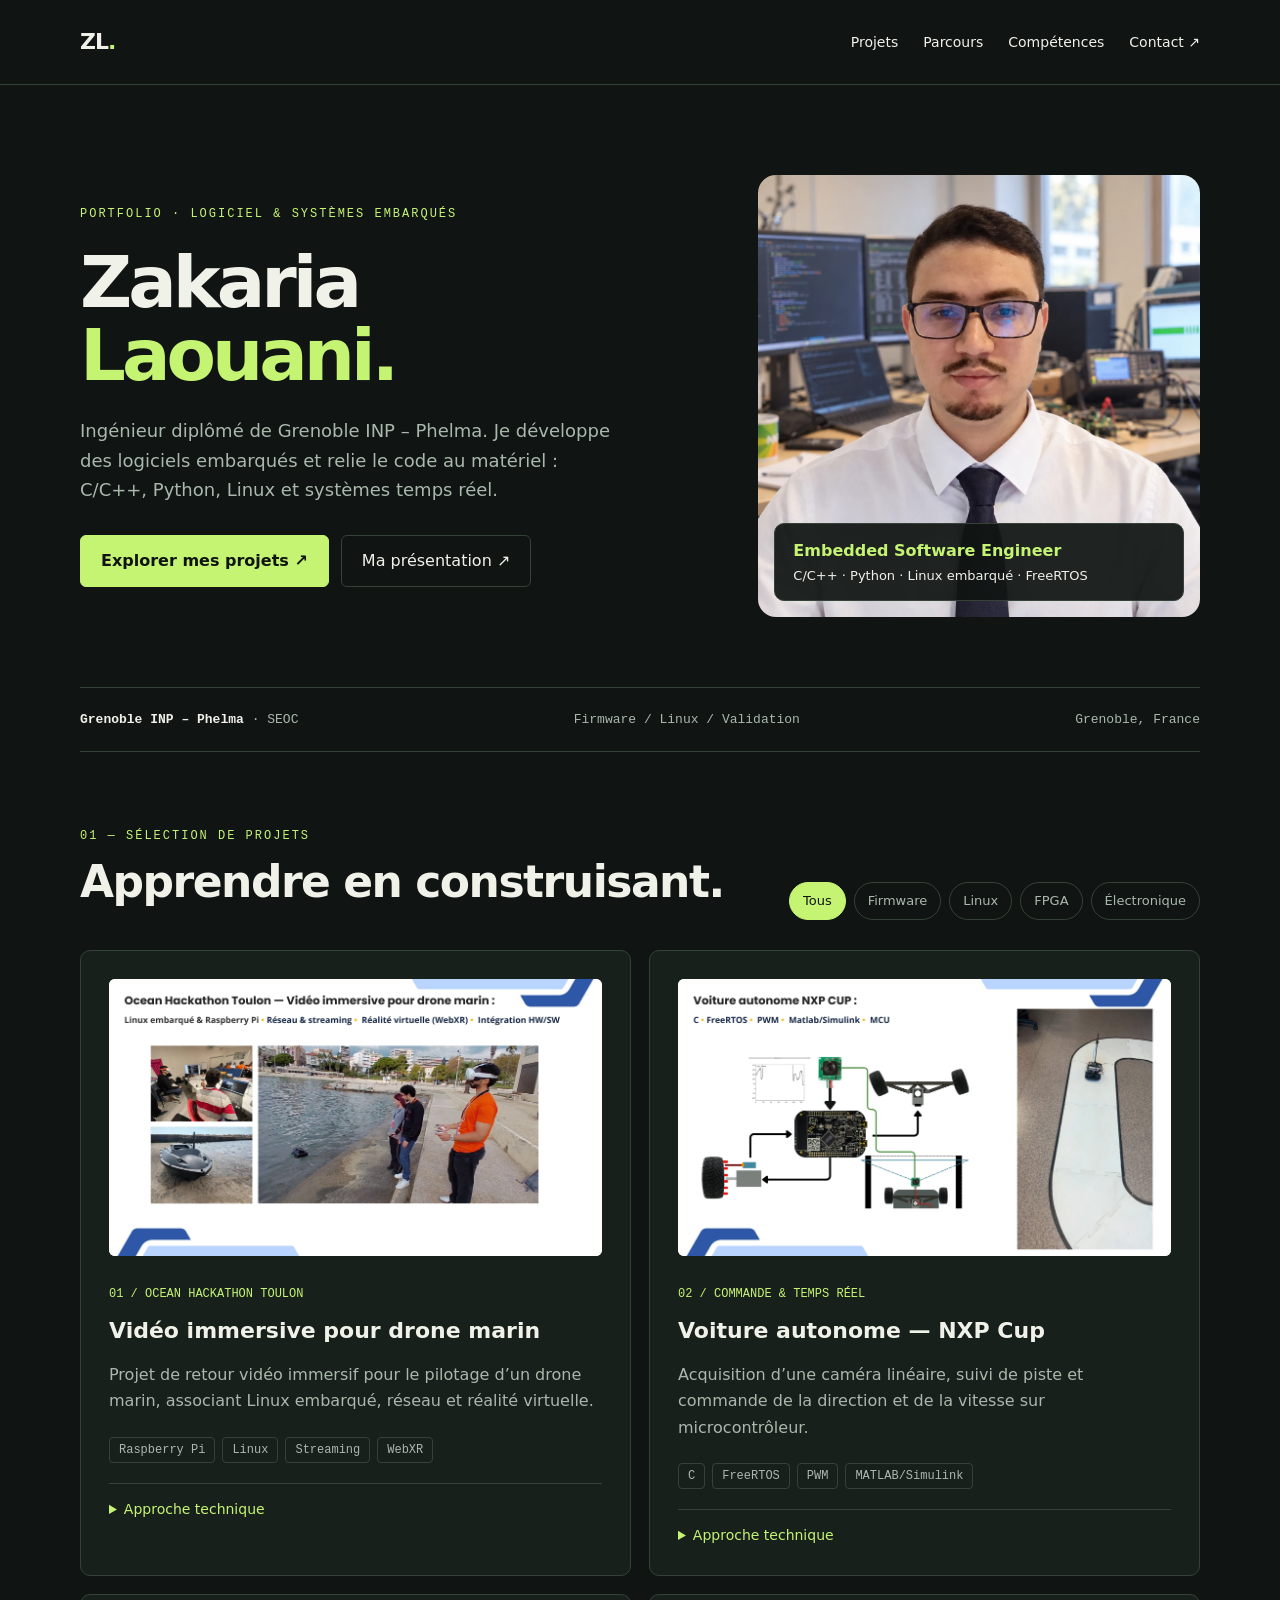
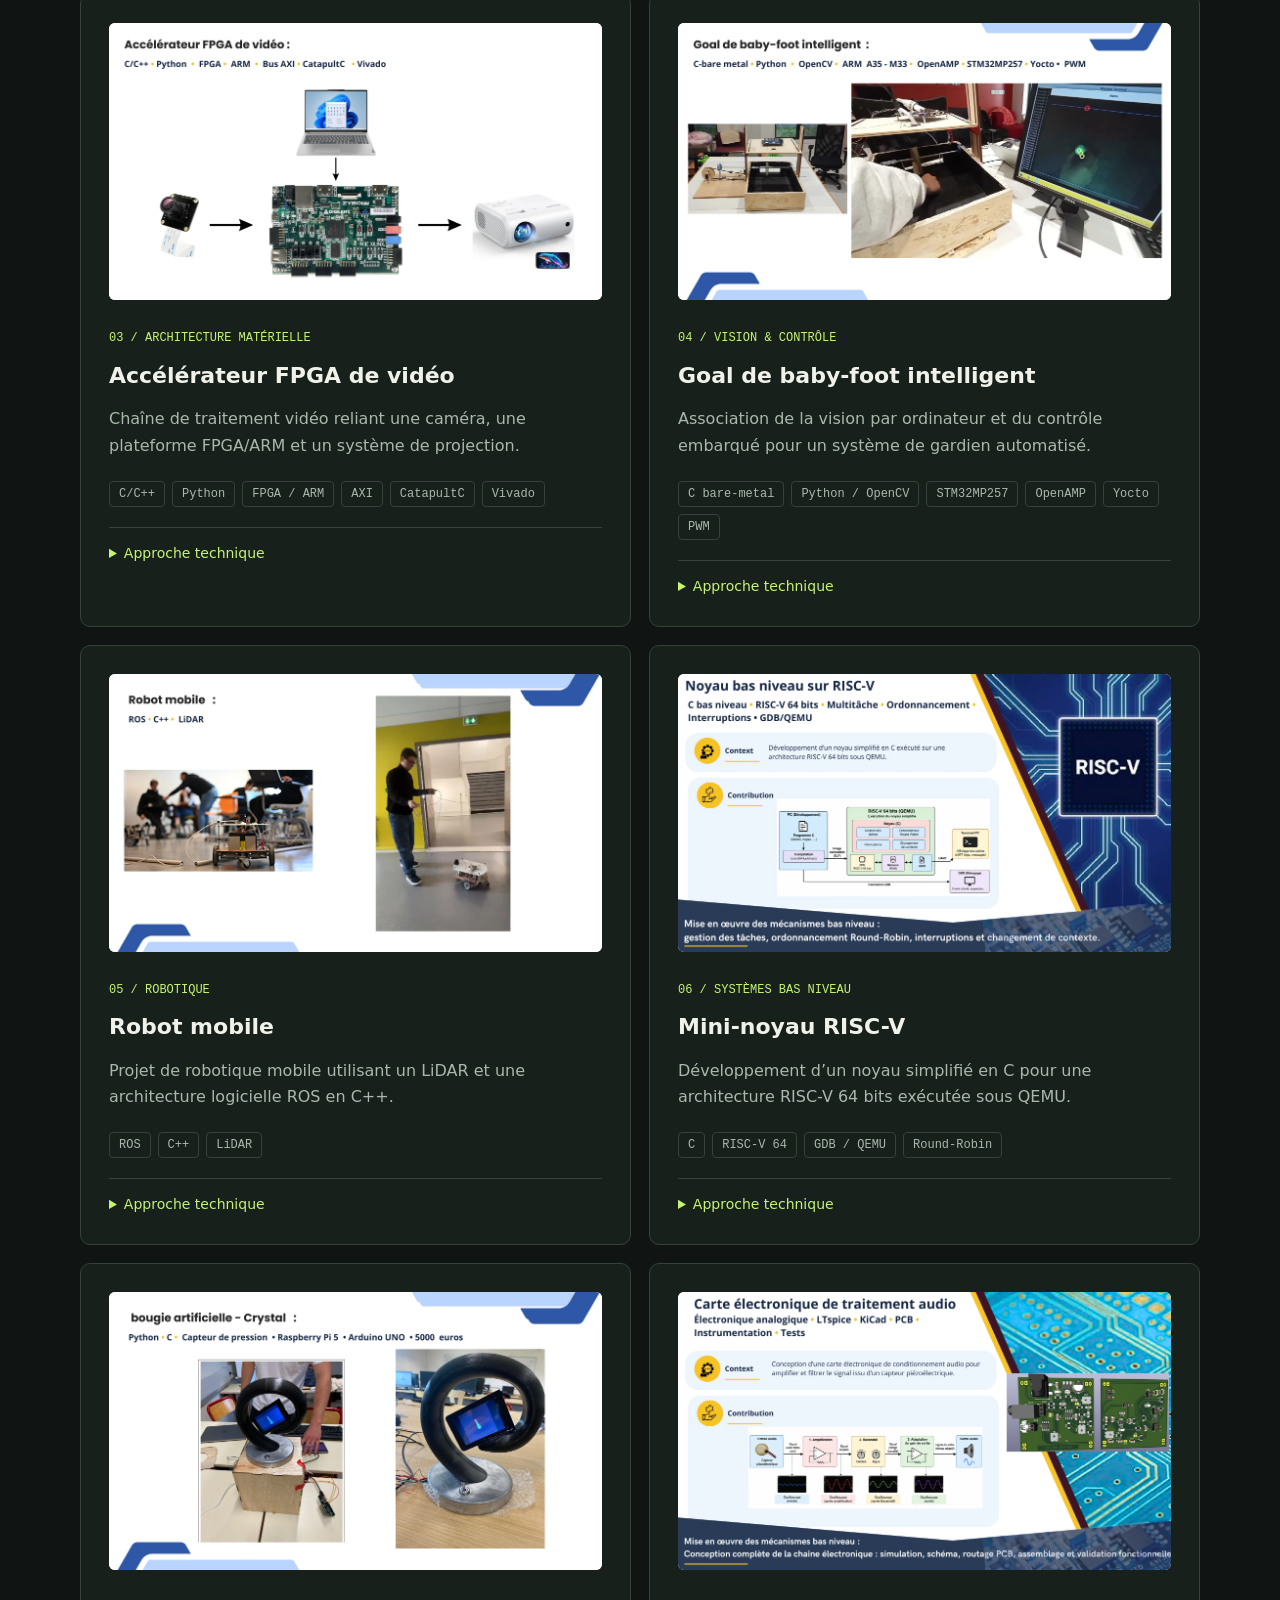
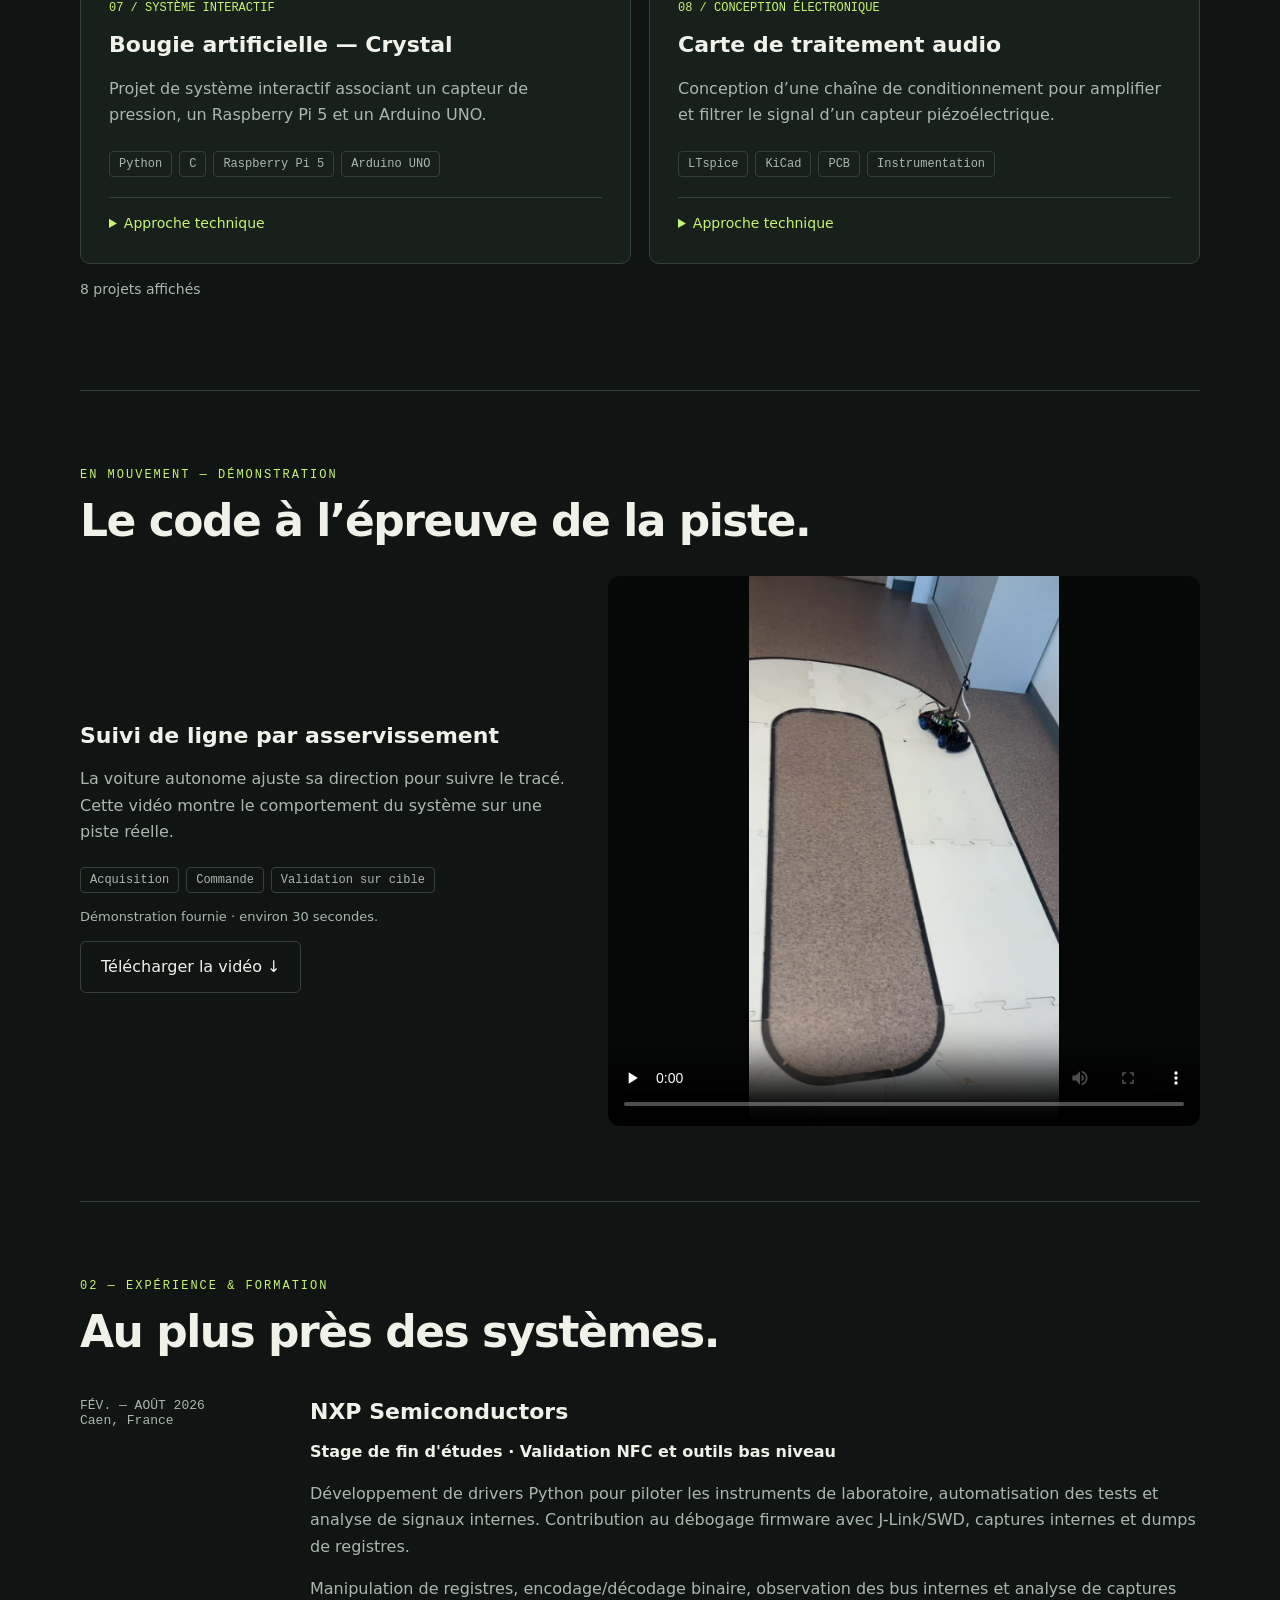
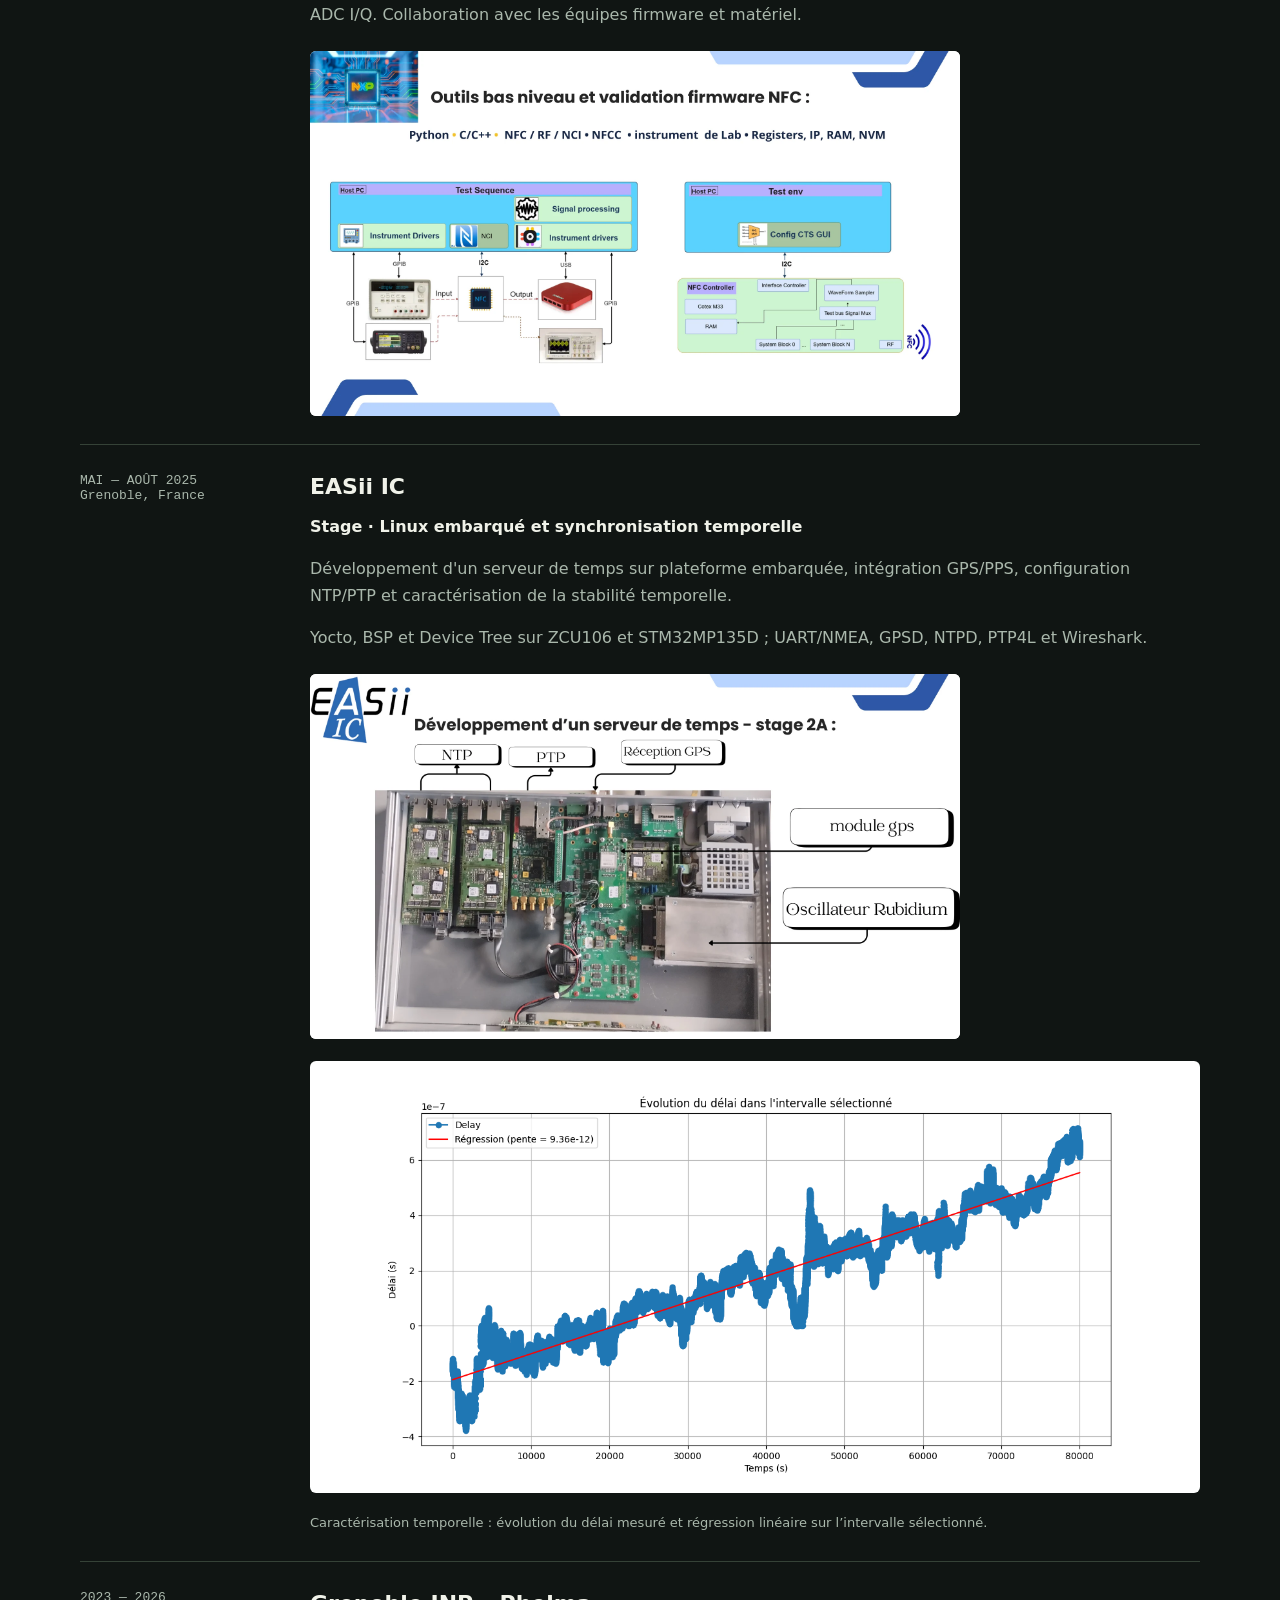
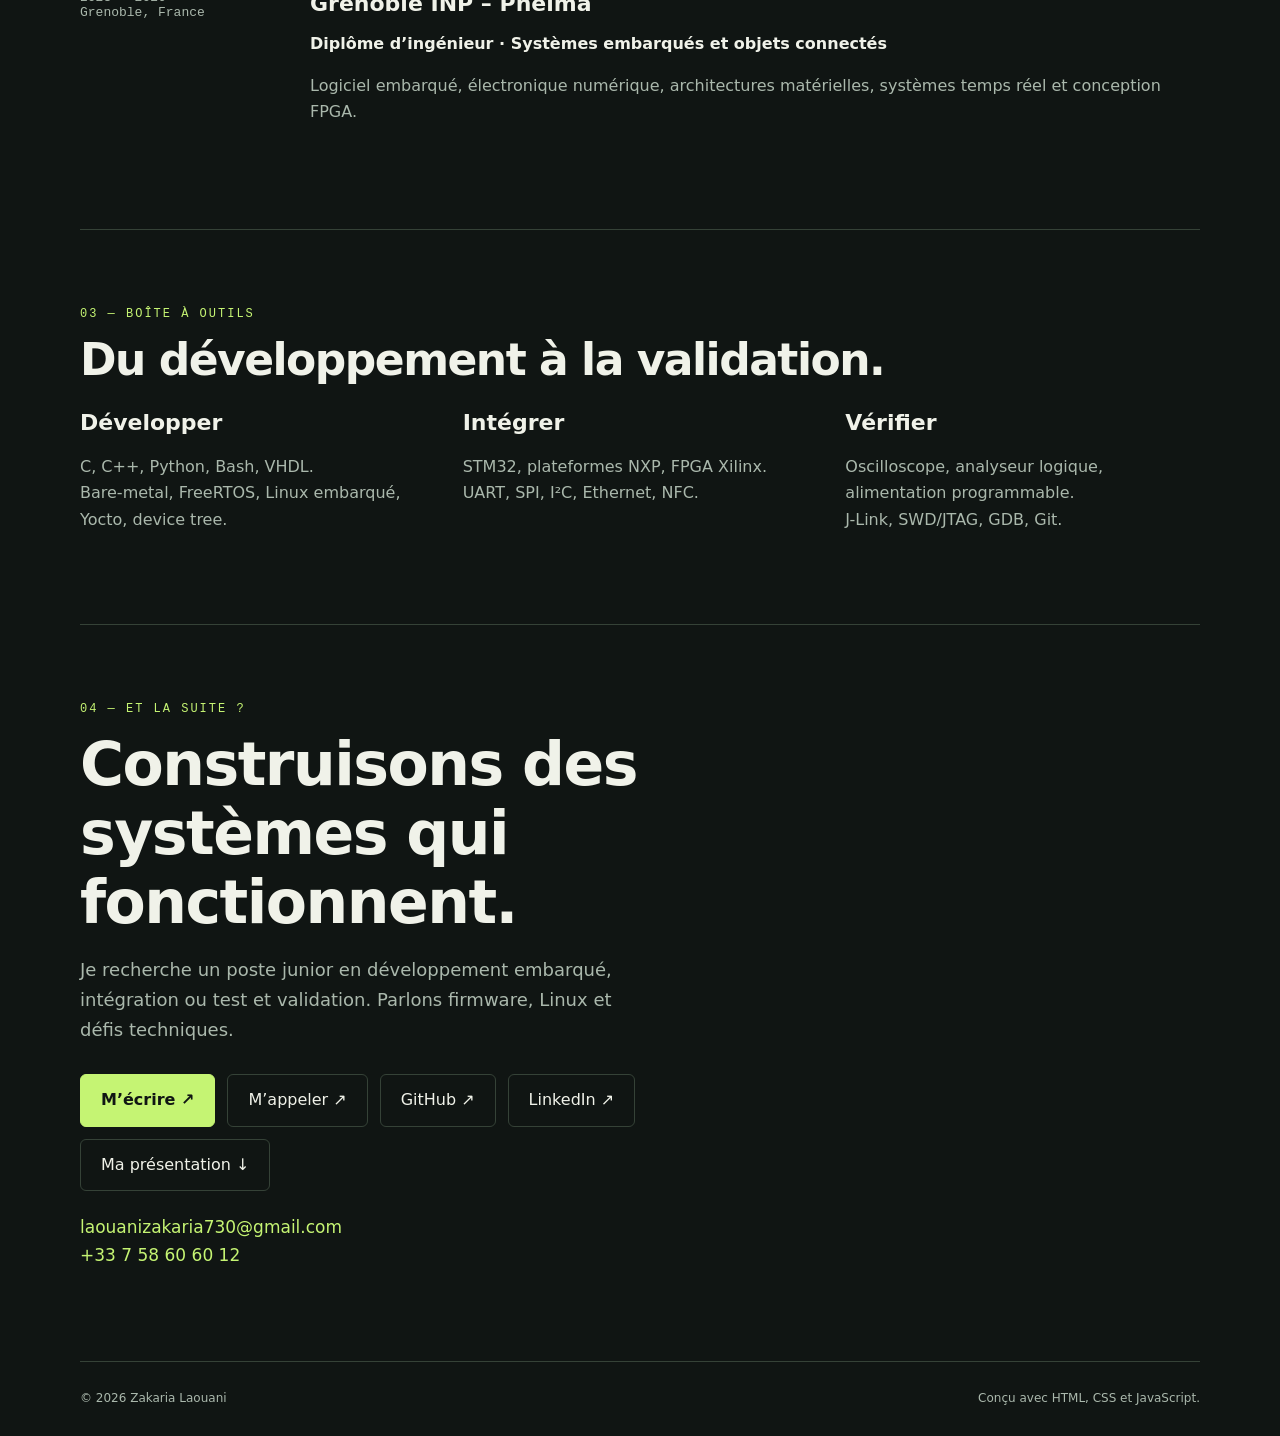
==== index.html @ 551d1afc "add my profile" ====
<!doctype html>
<html lang="fr">
<head>
<meta charset="utf-8"><meta name="viewport" content="width=device-width, initial-scale=1">
<meta name="description" content="Portfolio de Zakaria Laouani — ingénieur en systèmes embarqués. Firmware, Linux embarqué et validation.">
<title>Zakaria Laouani — Systèmes embarqués</title>
<link rel="stylesheet" href="./styles.css">
</head>
<body>
<a class="skip" href="#main">Aller au contenu</a>
<header><nav class="wrap" aria-label="Navigation principale"><a class="logo" href="#">ZL<span>.</span></a><div class="links"><a href="#projets">Projets</a><a href="#parcours">Parcours</a><a href="#competences">Compétences</a><a href="#contact">Contact ↗</a></div></nav></header>
<main id="main" class="wrap">
<div class="hero"><div><div class="eyebrow">Portfolio · Logiciel & systèmes embarqués</div><h1>Zakaria<br><em>Laouani.</em></h1><p class="lead">Ingénieur diplômé de Grenoble INP – Phelma. Je développe des logiciels embarqués et relie le code au matériel : C/C++, Python, Linux et systèmes temps réel.</p><div class="actions"><a class="btn primary" href="#projets">Explorer mes projets ↗</a><a class="btn" href="./assets/presentation-zakaria-laouani.pdf" target="_blank" rel="noopener">Ma présentation ↗</a></div></div>
<figure class="portrait"><img src="./assets/portrait.webp" alt="Portrait de Zakaria Laouani dans un laboratoire électronique" width="1254" height="1254" fetchpriority="high"><figcaption><strong>Embedded Software Engineer</strong>C/C++ · Python · Linux embarqué · FreeRTOS</figcaption></figure></div>
<div class="strip"><span><strong>Grenoble INP – Phelma</strong> · SEOC</span><span>Firmware / Linux / Validation</span><span>Grenoble, France</span></div>
<section id="projets"><div class="section-top"><div><div class="eyebrow">01 — Sélection de projets</div><h2>Apprendre en construisant.</h2></div><div class="filters" aria-label="Filtrer les projets"><button type="button" data-filter="all" aria-pressed="true">Tous</button><button type="button" data-filter="firmware" aria-pressed="false">Firmware</button><button type="button" data-filter="linux" aria-pressed="false">Linux</button><button type="button" data-filter="fpga" aria-pressed="false">FPGA</button><button type="button" data-filter="electronique" aria-pressed="false">Électronique</button></div></div>
<div class="grid"><article class="card" data-category="linux"><a class="project-image" href="./assets/slide-08.webp" data-lightbox aria-label="Agrandir le visuel : Vidéo immersive pour drone marin"><img src="./assets/slide-08.webp" alt="Diapositive du projet Vidéo immersive pour drone marin" loading="lazy" width="1280" height="720"></a><span class="number">01 / OCEAN HACKATHON TOULON</span><h3>Vidéo immersive pour drone marin</h3><p>Projet de retour vidéo immersif pour le pilotage d’un drone marin, associant Linux embarqué, réseau et réalité virtuelle.</p><div class="tags"><span>Raspberry Pi</span><span>Linux</span><span>Streaming</span><span>WebXR</span></div><details><summary>Approche technique</summary><p>Intégration matériel–logiciel et travail en équipe autour d’une chaîne de transmission vidéo destinée à un casque de réalité virtuelle.</p></details></article><article class="card" data-category="firmware"><a class="project-image" href="./assets/slide-09.webp" data-lightbox aria-label="Agrandir le visuel : Voiture autonome — NXP Cup"><img src="./assets/slide-09.webp" alt="Diapositive du projet Voiture autonome — NXP Cup" loading="lazy" width="1280" height="720"></a><span class="number">02 / COMMANDE &amp; TEMPS RÉEL</span><h3>Voiture autonome — NXP Cup</h3><p>Acquisition d’une caméra linéaire, suivi de piste et commande de la direction et de la vitesse sur microcontrôleur.</p><div class="tags"><span>C</span><span>FreeRTOS</span><span>PWM</span><span>MATLAB/Simulink</span></div><details><summary>Approche technique</summary><p>Traitement de la ligne et asservissement de la direction, avec organisation des fonctions en tâches temps réel. La démonstration vidéo est disponible ci-dessous.</p></details></article><article class="card" data-category="fpga"><a class="project-image" href="./assets/slide-10.webp" data-lightbox aria-label="Agrandir le visuel : Accélérateur FPGA de vidéo"><img src="./assets/slide-10.webp" alt="Diapositive du projet Accélérateur FPGA de vidéo" loading="lazy" width="1280" height="720"></a><span class="number">03 / ARCHITECTURE MATÉRIELLE</span><h3>Accélérateur FPGA de vidéo</h3><p>Chaîne de traitement vidéo reliant une caméra, une plateforme FPGA/ARM et un système de projection.</p><div class="tags"><span>C/C++</span><span>Python</span><span>FPGA / ARM</span><span>AXI</span><span>CatapultC</span><span>Vivado</span></div><details><summary>Approche technique</summary><p>Accélération matérielle et intégration des traitements vidéo, avec communication entre les composantes logicielles et matérielles.</p></details></article><article class="card" data-category="firmware"><a class="project-image" href="./assets/slide-11.webp" data-lightbox aria-label="Agrandir le visuel : Goal de baby-foot intelligent"><img src="./assets/slide-11.webp" alt="Diapositive du projet Goal de baby-foot intelligent" loading="lazy" width="1280" height="720"></a><span class="number">04 / VISION &amp; CONTRÔLE</span><h3>Goal de baby-foot intelligent</h3><p>Association de la vision par ordinateur et du contrôle embarqué pour un système de gardien automatisé.</p><div class="tags"><span>C bare-metal</span><span>Python / OpenCV</span><span>STM32MP257</span><span>OpenAMP</span><span>Yocto</span><span>PWM</span></div><details><summary>Approche technique</summary><p>Intégration d’une architecture ARM Cortex-A35 / Cortex-M33 et communication interprocesseur pour relier traitement de vision et actionnement.</p></details></article><article class="card" data-category="linux"><a class="project-image" href="./assets/slide-12.webp" data-lightbox aria-label="Agrandir le visuel : Robot mobile"><img src="./assets/slide-12.webp" alt="Diapositive du projet Robot mobile" loading="lazy" width="1280" height="720"></a><span class="number">05 / ROBOTIQUE</span><h3>Robot mobile</h3><p>Projet de robotique mobile utilisant un LiDAR et une architecture logicielle ROS en C++.</p><div class="tags"><span>ROS</span><span>C++</span><span>LiDAR</span></div><details><summary>Approche technique</summary><p>Intégration des données du capteur dans le logiciel de contrôle et expérimentation sur une plateforme robotique.</p></details></article><article class="card" data-category="firmware"><a class="project-image" href="./assets/slide-13.webp" data-lightbox aria-label="Agrandir le visuel : Mini-noyau RISC-V"><img src="./assets/slide-13.webp" alt="Diapositive du projet Mini-noyau RISC-V" loading="lazy" width="1280" height="720"></a><span class="number">06 / SYSTÈMES BAS NIVEAU</span><h3>Mini-noyau RISC-V</h3><p>Développement d’un noyau simplifié en C pour une architecture RISC-V 64 bits exécutée sous QEMU.</p><div class="tags"><span>C</span><span>RISC-V 64</span><span>GDB / QEMU</span><span>Round-Robin</span></div><details><summary>Approche technique</summary><p>Gestion des tâches, ordonnancement Round-Robin, interruptions et changement de contexte.</p></details></article><article class="card" data-category="firmware"><a class="project-image" href="./assets/slide-14.webp" data-lightbox aria-label="Agrandir le visuel : Bougie artificielle — Crystal"><img src="./assets/slide-14.webp" alt="Diapositive du projet Bougie artificielle — Crystal" loading="lazy" width="1280" height="720"></a><span class="number">07 / SYSTÈME INTERACTIF</span><h3>Bougie artificielle — Crystal</h3><p>Projet de système interactif associant un capteur de pression, un Raspberry Pi 5 et un Arduino UNO.</p><div class="tags"><span>Python</span><span>C</span><span>Raspberry Pi 5</span><span>Arduino UNO</span></div><details><summary>Approche technique</summary><p>Intégration du capteur, programmation embarquée et mise en relation des différents composants du prototype.</p></details></article><article class="card" data-category="electronique"><a class="project-image" href="./assets/slide-15.webp" data-lightbox aria-label="Agrandir le visuel : Carte de traitement audio"><img src="./assets/slide-15.webp" alt="Diapositive du projet Carte de traitement audio" loading="lazy" width="1280" height="720"></a><span class="number">08 / CONCEPTION ÉLECTRONIQUE</span><h3>Carte de traitement audio</h3><p>Conception d’une chaîne de conditionnement pour amplifier et filtrer le signal d’un capteur piézoélectrique.</p><div class="tags"><span>LTspice</span><span>KiCad</span><span>PCB</span><span>Instrumentation</span></div><details><summary>Approche technique</summary><p>Simulation, conception du schéma, routage du PCB, assemblage et validation fonctionnelle de la carte.</p></details></article></div><p id="project-count" class="note" aria-live="polite">8 projets affichés</p></section>
<section id="demo"><div class="eyebrow">En mouvement — Démonstration</div><h2>Le code à l’épreuve de la piste.</h2><div class="media-row"><div><h3>Suivi de ligne par asservissement</h3><p>La voiture autonome ajuste sa direction pour suivre le tracé. Cette vidéo montre le comportement du système sur une piste réelle.</p><div class="tags"><span>Acquisition</span><span>Commande</span><span>Validation sur cible</span></div><p class="video-caption">Démonstration fournie · environ 30 secondes.</p><a class="btn" href="./assets/demonstration-asservissement.mp4" download>Télécharger la vidéo ↓</a></div><video controls playsinline preload="none" poster="./assets/video-poster.jpg" aria-label="Démonstration de la voiture autonome suivant une ligne"><source src="./assets/demonstration-asservissement.mp4" type="video/mp4">Votre navigateur ne permet pas la lecture. <a href="./assets/demonstration-asservissement.mp4">Télécharger la vidéo</a>.</video></div></section><section id="parcours"><div class="eyebrow">02 — Expérience & formation</div><h2>Au plus près des systèmes.</h2><div class="experience"><div class="date">FÉV. — AOÛT 2026<br>Caen, France</div><div><h3>NXP Semiconductors</h3><strong>Stage de fin d'études · Validation NFC et outils bas niveau</strong><p>Développement de drivers Python pour piloter les instruments de laboratoire, automatisation des tests et analyse de signaux internes. Contribution au débogage firmware avec J-Link/SWD, captures internes et dumps de registres.</p><p>Manipulation de registres, encodage/décodage binaire, observation des bus internes et analyse de captures ADC I/Q. Collaboration avec les équipes firmware et matériel.</p><a class="project-image exp-image" href="./assets/slide-03.webp" data-lightbox aria-label="Agrandir le schéma de validation NFC"><img src="./assets/slide-03.webp" alt="Schéma des outils et du banc de validation NFC" loading="lazy" width="1280" height="720"></a></div></div><div class="experience"><div class="date">MAI — AOÛT 2025<br>Grenoble, France</div><div><h3>EASii IC</h3><strong>Stage · Linux embarqué et synchronisation temporelle</strong><p>Développement d'un serveur de temps sur plateforme embarquée, intégration GPS/PPS, configuration NTP/PTP et caractérisation de la stabilité temporelle.</p><p>Yocto, BSP et Device Tree sur ZCU106 et STM32MP135D ; UART/NMEA, GPSD, NTPD, PTP4L et Wireshark.</p><a class="project-image exp-image" href="./assets/slide-05.webp" data-lightbox aria-label="Agrandir le serveur de temps"><img src="./assets/slide-05.webp" alt="Banc serveur de temps avec réception GPS et oscillateur rubidium" loading="lazy" width="1280" height="720"></a><figure class="chart"><a href="./assets/mesure-temporelle.png" data-lightbox><img src="./assets/mesure-temporelle.png" alt="Mesure du délai en fonction du temps ; pente de régression de 9,36 × 10 puissance moins 12" loading="lazy" width="1366" height="663"></a><figcaption>Caractérisation temporelle : évolution du délai mesuré et régression linéaire sur l’intervalle sélectionné.</figcaption></figure></div></div><div class="experience"><div class="date">2023 — 2026<br>Grenoble, France</div><div><h3>Grenoble INP – Phelma</h3><strong>Diplôme d’ingénieur · Systèmes embarqués et objets connectés</strong><p>Logiciel embarqué, électronique numérique, architectures matérielles, systèmes temps réel et conception FPGA.</p></div></div></section>
<section id="competences"><div class="eyebrow">03 — Boîte à outils</div><h2>Du développement à la validation.</h2><div class="skills"><div><h3>Développer</h3><p>C, C++, Python, Bash, VHDL.<br>Bare-metal, FreeRTOS, Linux embarqué, Yocto, device tree.</p></div><div><h3>Intégrer</h3><p>STM32, plateformes NXP, FPGA Xilinx.<br>UART, SPI, I²C, Ethernet, NFC.</p></div><div><h3>Vérifier</h3><p>Oscilloscope, analyseur logique, alimentation programmable.<br>J-Link, SWD/JTAG, GDB, Git.</p></div></div></section>
<section id="contact"><div class="contact"><div class="eyebrow">04 — Et la suite ?</div><h2>Construisons des systèmes qui fonctionnent.</h2><p class="lead">Je recherche un poste junior en développement embarqué, intégration ou test et validation. Parlons firmware, Linux et défis techniques.</p><div class="actions"><a class="btn primary" href="mailto:laouanizakaria730@gmail.com">M’écrire ↗</a><a class="btn" href="tel:+33758606012">M’appeler ↗</a><a class="btn" href="https://github.com/zakaria-laouani" target="_blank" rel="noopener noreferrer">GitHub ↗</a><a id="linkedin-link" class="btn" hidden>LinkedIn ↗</a><a class="btn" href="./assets/presentation-zakaria-laouani.pdf" download>Ma présentation ↓</a></div><p class="contact-line"><a href="mailto:laouanizakaria730@gmail.com">laouanizakaria730@gmail.com</a><br><a href="tel:+33758606012">+33 7 58 60 60 12</a></p></div></section>
</main><footer class="wrap"><span>© <span id="year">2026</span> Zakaria Laouani</span><span>Conçu avec HTML, CSS et JavaScript.</span></footer>
<dialog id="image-dialog" aria-label="Visuel du projet agrandi"><button type="button" id="close-dialog">Fermer ×</button><img id="dialog-image" alt=""><p id="dialog-caption"></p></dialog><script src="./script.js" defer></script>
</body>
</html>
---- styles.css ----
:root{--bg:#101513;--panel:#18201c;--text:#f0f2e9;--muted:#aab8ac;--accent:#c5f473;--line:#354237}*{box-sizing:border-box}html{scroll-behavior:smooth;scroll-padding-top:90px}body{margin:0;background:var(--bg);color:var(--text);font:16px/1.65 system-ui,sans-serif}a{color:inherit;text-decoration:none}button{font:inherit;cursor:pointer}a:focus-visible,button:focus-visible,summary:focus-visible{outline:3px solid var(--accent);outline-offset:5px}header{border-bottom:1px solid var(--line);background:var(--bg)}.wrap{width:min(1120px,90%);margin:auto}nav{display:flex;justify-content:space-between;align-items:center;gap:20px;padding:24px 0}nav .links{display:flex;gap:25px;font-size:14px}.logo{font-weight:800;letter-spacing:-1px;font-size:22px}.logo span{color:var(--accent)}.hero{padding:90px 0 70px;display:grid;grid-template-columns:1.4fr 1fr;gap:60px;align-items:center}.eyebrow{color:var(--accent);font:12px/1.5 monospace;text-transform:uppercase;letter-spacing:2px}.hero h1{font-size:clamp(48px,6.5vw,82px);line-height:1.02;letter-spacing:-4px;font-weight:600;margin:23px 0}.hero h1 em{font-style:normal;color:var(--accent)}.lead{color:var(--muted);max-width:550px;font-size:18px}.actions{display:flex;gap:12px;flex-wrap:wrap;margin-top:30px}.btn{display:inline-block;border:1px solid var(--line);border-radius:6px;padding:12px 20px}.primary{background:var(--accent);color:var(--bg);border-color:var(--accent);font-weight:650}.board{border:1px solid var(--line);border-radius:16px;padding:25px;background:radial-gradient(ellipse at center,#253424,transparent 70%),var(--panel);transform:rotate(2deg)}.board svg{width:100%;height:auto}.board-label{display:flex;justify-content:space-between;color:var(--muted);font:11px monospace;letter-spacing:1px}.strip{display:flex;justify-content:space-between;gap:20px;padding:24px 0;border-top:1px solid var(--line);border-bottom:1px solid var(--line);color:var(--muted);font:13px monospace}.strip strong{color:var(--text)}section{padding:75px 0;border-bottom:1px solid var(--line)}.section-top{display:flex;align-items:end;justify-content:space-between;gap:24px;margin-bottom:30px}h2{font-size:clamp(30px,4vw,44px);line-height:1.15;letter-spacing:-1.5px;margin:12px 0}h3{font-size:22px;line-height:1.3;margin:12px 0}.filters{display:flex;flex-wrap:wrap;gap:8px}.filters button{color:var(--muted);background:transparent;border:1px solid var(--line);padding:7px 13px;border-radius:30px;font-size:13px}.filters button[aria-pressed=true]{background:var(--accent);color:var(--bg);border-color:var(--accent)}.grid{display:grid;grid-template-columns:1fr 1fr;gap:18px}.card{padding:28px;background:var(--panel);border:1px solid var(--line);border-radius:10px}.card p{color:var(--muted)}.number{font:12px monospace;color:var(--accent)}.tags{display:flex;gap:7px;flex-wrap:wrap;margin-top:22px}.tags span{border:1px solid var(--line);padding:3px 9px;border-radius:4px;color:var(--muted);font:12px/1.5 monospace}details{margin-top:20px;border-top:1px solid var(--line);padding-top:14px}summary{cursor:pointer;font-size:14px;color:var(--accent)}details p{font-size:14px}.experience{display:grid;grid-template-columns:230px 1fr;padding:28px 0;border-bottom:1px solid var(--line)}.experience:last-child{border:0}.date{font:13px monospace;color:var(--muted)}.experience h3{margin-top:0}.experience p{margin-bottom:0;color:var(--muted)}.skills{display:grid;grid-template-columns:repeat(3,1fr);gap:28px}.skills p{color:var(--muted)}.contact{max-width:700px}.contact h2{font-size:clamp(38px,5vw,60px)}footer{display:flex;justify-content:space-between;gap:20px;padding:27px 0;color:var(--muted);font-size:12px}[hidden]{display:none!important}.skip{position:absolute;top:-100px;background:var(--accent);color:#101513;padding:12px}.skip:focus{top:0}.note{font-size:14px;color:var(--muted)}@media(max-width:760px){nav{align-items:start}.links{flex-wrap:wrap;justify-content:end;gap:10px!important}.hero{grid-template-columns:1fr;padding:55px 0;gap:35px}.hero h1{letter-spacing:-2px}.board{max-width:440px;transform:none}.strip{flex-wrap:wrap}.section-top{align-items:start;flex-direction:column}.grid,.skills{grid-template-columns:1fr}.experience{grid-template-columns:1fr;gap:15px}section{padding:50px 0}footer{flex-direction:column}}@media(prefers-reduced-motion:reduce){html{scroll-behavior:auto}}

.portrait{margin:0;position:relative}.portrait img{display:block;width:100%;height:auto;aspect-ratio:1;object-fit:cover;border-radius:18px}.portrait figcaption{position:absolute;bottom:16px;left:16px;right:16px;background:#101513ec;border:1px solid var(--line);padding:14px 18px;border-radius:10px;font-size:13px}.portrait figcaption strong{display:block;color:var(--accent);font-size:16px}.hero h1{font-size:clamp(44px,6vw,72px)}.project-image{display:block;padding:0;border:0;background:white;width:100%;border-radius:6px;overflow:hidden;margin-bottom:23px}.project-image img{display:block;width:100%;height:auto;aspect-ratio:16/9;object-fit:contain}.project-image:hover{outline:2px solid var(--accent)}.card{min-width:0}.media-row{display:grid;grid-template-columns:1fr 1.2fr;gap:35px;align-items:center;margin-top:30px}.media-row video{display:block;width:100%;max-height:550px;background:#050806;border-radius:12px}.media-row p{color:var(--muted)}.chart{margin:22px 0 0}.chart img{width:100%;height:auto;background:white;border-radius:6px}.chart figcaption{font-size:13px;color:var(--muted);margin-top:10px}.exp-image{margin:22px 0 0;max-width:650px}.contact .actions{align-items:center}.contact a{overflow-wrap:anywhere}.contact-line{font-size:17px;margin-top:22px}.contact-line a{color:var(--accent)}dialog{padding:18px;width:min(1100px,96vw);max-height:94vh;background:var(--bg);color:var(--text);border:1px solid var(--line);border-radius:10px}dialog::backdrop{background:#000c}dialog img{display:block;width:100%;max-height:78vh;object-fit:contain}dialog button{display:block;margin:0 0 12px auto;padding:8px 15px;background:var(--accent);border:0;border-radius:4px}dialog p{margin:12px 0 0;color:var(--muted);font-size:13px}.video-caption{font-size:13px;color:var(--muted)}@media(max-width:760px){.media-row{grid-template-columns:1fr}.hero{gap:35px}.portrait{max-width:380px}.card{padding:20px}.hero h1{letter-spacing:-2px}}
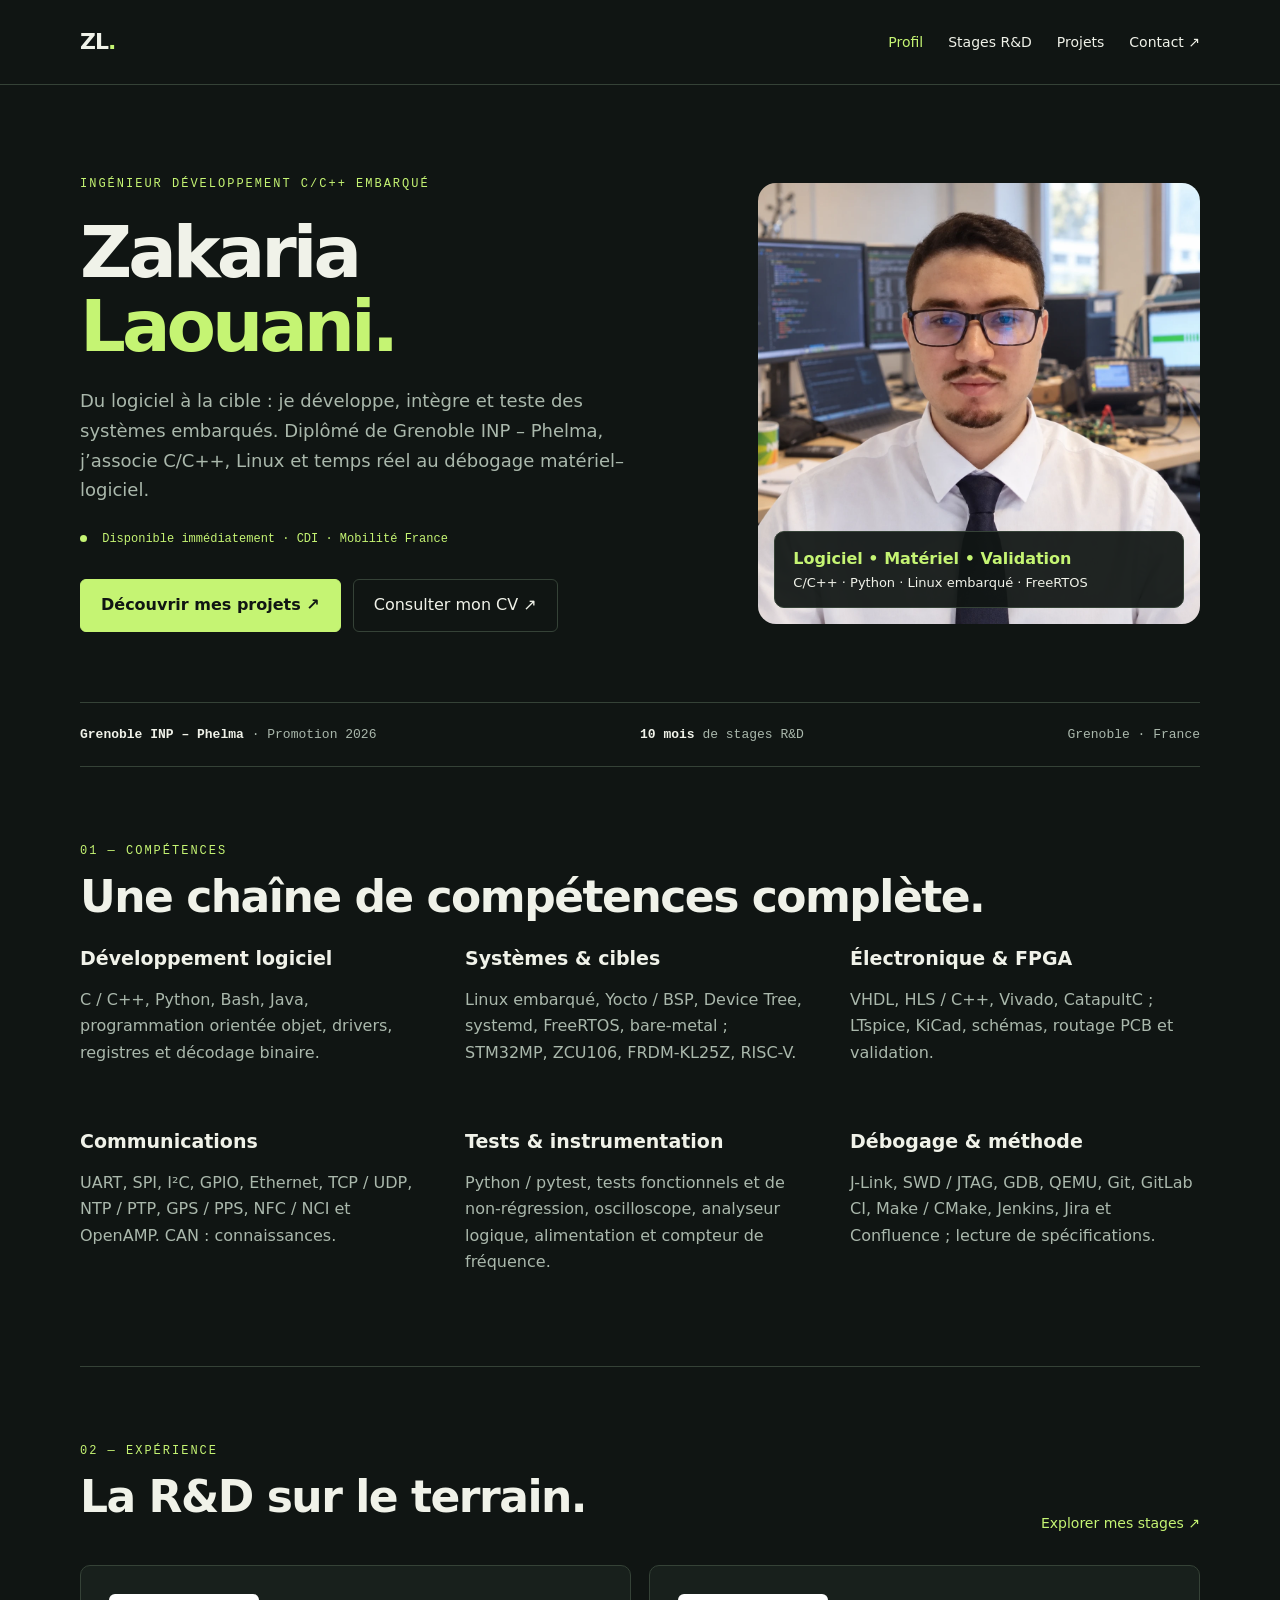
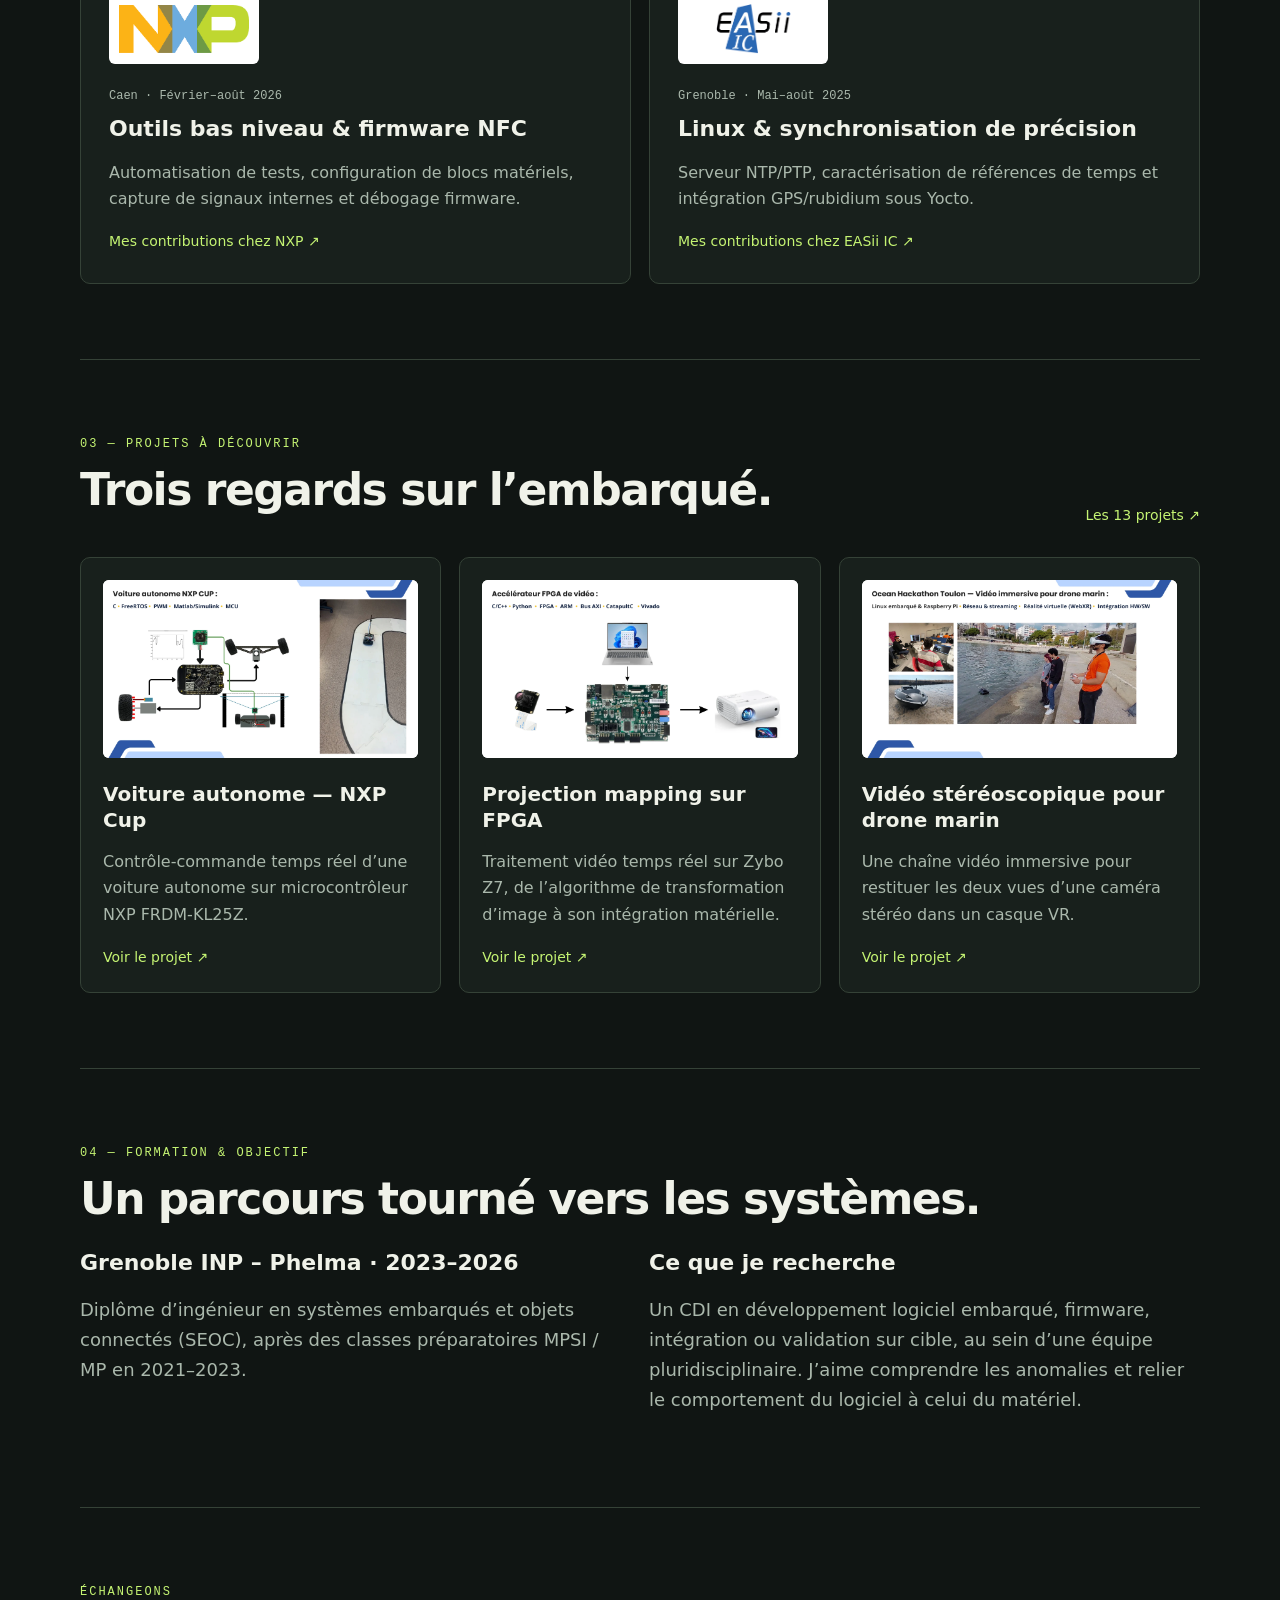
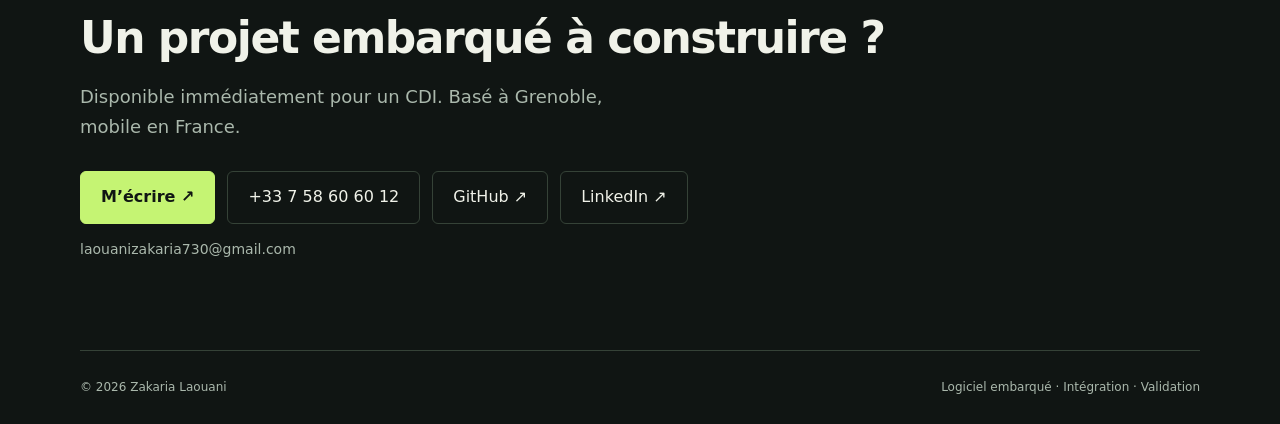
==== commit af18028e: "Add new portfolio" ====
--- a/index.html
+++ b/index.html
@@ -1,24 +1,2 @@
-<!doctype html>
-<html lang="fr">
-<head>
-<meta charset="utf-8"><meta name="viewport" content="width=device-width, initial-scale=1">
-<meta name="description" content="Portfolio de Zakaria Laouani — ingénieur en systèmes embarqués. Firmware, Linux embarqué et validation.">
-<title>Zakaria Laouani — Systèmes embarqués</title>
-<link rel="stylesheet" href="./styles.css">
-</head>
-<body>
-<a class="skip" href="#main">Aller au contenu</a>
-<header><nav class="wrap" aria-label="Navigation principale"><a class="logo" href="#">ZL<span>.</span></a><div class="links"><a href="#projets">Projets</a><a href="#parcours">Parcours</a><a href="#competences">Compétences</a><a href="#contact">Contact ↗</a></div></nav></header>
-<main id="main" class="wrap">
-<div class="hero"><div><div class="eyebrow">Portfolio · Logiciel & systèmes embarqués</div><h1>Zakaria<br><em>Laouani.</em></h1><p class="lead">Ingénieur diplômé de Grenoble INP – Phelma. Je développe des logiciels embarqués et relie le code au matériel : C/C++, Python, Linux et systèmes temps réel.</p><div class="actions"><a class="btn primary" href="#projets">Explorer mes projets ↗</a><a class="btn" href="./assets/presentation-zakaria-laouani.pdf" target="_blank" rel="noopener">Ma présentation ↗</a></div></div>
-<figure class="portrait"><img src="./assets/portrait.webp" alt="Portrait de Zakaria Laouani dans un laboratoire électronique" width="1254" height="1254" fetchpriority="high"><figcaption><strong>Embedded Software Engineer</strong>C/C++ · Python · Linux embarqué · FreeRTOS</figcaption></figure></div>
-<div class="strip"><span><strong>Grenoble INP – Phelma</strong> · SEOC</span><span>Firmware / Linux / Validation</span><span>Grenoble, France</span></div>
-<section id="projets"><div class="section-top"><div><div class="eyebrow">01 — Sélection de projets</div><h2>Apprendre en construisant.</h2></div><div class="filters" aria-label="Filtrer les projets"><button type="button" data-filter="all" aria-pressed="true">Tous</button><button type="button" data-filter="firmware" aria-pressed="false">Firmware</button><button type="button" data-filter="linux" aria-pressed="false">Linux</button><button type="button" data-filter="fpga" aria-pressed="false">FPGA</button><button type="button" data-filter="electronique" aria-pressed="false">Électronique</button></div></div>
-<div class="grid"><article class="card" data-category="linux"><a class="project-image" href="./assets/slide-08.webp" data-lightbox aria-label="Agrandir le visuel : Vidéo immersive pour drone marin"><img src="./assets/slide-08.webp" alt="Diapositive du projet Vidéo immersive pour drone marin" loading="lazy" width="1280" height="720"></a><span class="number">01 / OCEAN HACKATHON TOULON</span><h3>Vidéo immersive pour drone marin</h3><p>Projet de retour vidéo immersif pour le pilotage d’un drone marin, associant Linux embarqué, réseau et réalité virtuelle.</p><div class="tags"><span>Raspberry Pi</span><span>Linux</span><span>Streaming</span><span>WebXR</span></div><details><summary>Approche technique</summary><p>Intégration matériel–logiciel et travail en équipe autour d’une chaîne de transmission vidéo destinée à un casque de réalité virtuelle.</p></details></article><article class="card" data-category="firmware"><a class="project-image" href="./assets/slide-09.webp" data-lightbox aria-label="Agrandir le visuel : Voiture autonome — NXP Cup"><img src="./assets/slide-09.webp" alt="Diapositive du projet Voiture autonome — NXP Cup" loading="lazy" width="1280" height="720"></a><span class="number">02 / COMMANDE &amp; TEMPS RÉEL</span><h3>Voiture autonome — NXP Cup</h3><p>Acquisition d’une caméra linéaire, suivi de piste et commande de la direction et de la vitesse sur microcontrôleur.</p><div class="tags"><span>C</span><span>FreeRTOS</span><span>PWM</span><span>MATLAB/Simulink</span></div><details><summary>Approche technique</summary><p>Traitement de la ligne et asservissement de la direction, avec organisation des fonctions en tâches temps réel. La démonstration vidéo est disponible ci-dessous.</p></details></article><article class="card" data-category="fpga"><a class="project-image" href="./assets/slide-10.webp" data-lightbox aria-label="Agrandir le visuel : Accélérateur FPGA de vidéo"><img src="./assets/slide-10.webp" alt="Diapositive du projet Accélérateur FPGA de vidéo" loading="lazy" width="1280" height="720"></a><span class="number">03 / ARCHITECTURE MATÉRIELLE</span><h3>Accélérateur FPGA de vidéo</h3><p>Chaîne de traitement vidéo reliant une caméra, une plateforme FPGA/ARM et un système de projection.</p><div class="tags"><span>C/C++</span><span>Python</span><span>FPGA / ARM</span><span>AXI</span><span>CatapultC</span><span>Vivado</span></div><details><summary>Approche technique</summary><p>Accélération matérielle et intégration des traitements vidéo, avec communication entre les composantes logicielles et matérielles.</p></details></article><article class="card" data-category="firmware"><a class="project-image" href="./assets/slide-11.webp" data-lightbox aria-label="Agrandir le visuel : Goal de baby-foot intelligent"><img src="./assets/slide-11.webp" alt="Diapositive du projet Goal de baby-foot intelligent" loading="lazy" width="1280" height="720"></a><span class="number">04 / VISION &amp; CONTRÔLE</span><h3>Goal de baby-foot intelligent</h3><p>Association de la vision par ordinateur et du contrôle embarqué pour un système de gardien automatisé.</p><div class="tags"><span>C bare-metal</span><span>Python / OpenCV</span><span>STM32MP257</span><span>OpenAMP</span><span>Yocto</span><span>PWM</span></div><details><summary>Approche technique</summary><p>Intégration d’une architecture ARM Cortex-A35 / Cortex-M33 et communication interprocesseur pour relier traitement de vision et actionnement.</p></details></article><article class="card" data-category="linux"><a class="project-image" href="./assets/slide-12.webp" data-lightbox aria-label="Agrandir le visuel : Robot mobile"><img src="./assets/slide-12.webp" alt="Diapositive du projet Robot mobile" loading="lazy" width="1280" height="720"></a><span class="number">05 / ROBOTIQUE</span><h3>Robot mobile</h3><p>Projet de robotique mobile utilisant un LiDAR et une architecture logicielle ROS en C++.</p><div class="tags"><span>ROS</span><span>C++</span><span>LiDAR</span></div><details><summary>Approche technique</summary><p>Intégration des données du capteur dans le logiciel de contrôle et expérimentation sur une plateforme robotique.</p></details></article><article class="card" data-category="firmware"><a class="project-image" href="./assets/slide-13.webp" data-lightbox aria-label="Agrandir le visuel : Mini-noyau RISC-V"><img src="./assets/slide-13.webp" alt="Diapositive du projet Mini-noyau RISC-V" loading="lazy" width="1280" height="720"></a><span class="number">06 / SYSTÈMES BAS NIVEAU</span><h3>Mini-noyau RISC-V</h3><p>Développement d’un noyau simplifié en C pour une architecture RISC-V 64 bits exécutée sous QEMU.</p><div class="tags"><span>C</span><span>RISC-V 64</span><span>GDB / QEMU</span><span>Round-Robin</span></div><details><summary>Approche technique</summary><p>Gestion des tâches, ordonnancement Round-Robin, interruptions et changement de contexte.</p></details></article><article class="card" data-category="firmware"><a class="project-image" href="./assets/slide-14.webp" data-lightbox aria-label="Agrandir le visuel : Bougie artificielle — Crystal"><img src="./assets/slide-14.webp" alt="Diapositive du projet Bougie artificielle — Crystal" loading="lazy" width="1280" height="720"></a><span class="number">07 / SYSTÈME INTERACTIF</span><h3>Bougie artificielle — Crystal</h3><p>Projet de système interactif associant un capteur de pression, un Raspberry Pi 5 et un Arduino UNO.</p><div class="tags"><span>Python</span><span>C</span><span>Raspberry Pi 5</span><span>Arduino UNO</span></div><details><summary>Approche technique</summary><p>Intégration du capteur, programmation embarquée et mise en relation des différents composants du prototype.</p></details></article><article class="card" data-category="electronique"><a class="project-image" href="./assets/slide-15.webp" data-lightbox aria-label="Agrandir le visuel : Carte de traitement audio"><img src="./assets/slide-15.webp" alt="Diapositive du projet Carte de traitement audio" loading="lazy" width="1280" height="720"></a><span class="number">08 / CONCEPTION ÉLECTRONIQUE</span><h3>Carte de traitement audio</h3><p>Conception d’une chaîne de conditionnement pour amplifier et filtrer le signal d’un capteur piézoélectrique.</p><div class="tags"><span>LTspice</span><span>KiCad</span><span>PCB</span><span>Instrumentation</span></div><details><summary>Approche technique</summary><p>Simulation, conception du schéma, routage du PCB, assemblage et validation fonctionnelle de la carte.</p></details></article></div><p id="project-count" class="note" aria-live="polite">8 projets affichés</p></section>
-<section id="demo"><div class="eyebrow">En mouvement — Démonstration</div><h2>Le code à l’épreuve de la piste.</h2><div class="media-row"><div><h3>Suivi de ligne par asservissement</h3><p>La voiture autonome ajuste sa direction pour suivre le tracé. Cette vidéo montre le comportement du système sur une piste réelle.</p><div class="tags"><span>Acquisition</span><span>Commande</span><span>Validation sur cible</span></div><p class="video-caption">Démonstration fournie · environ 30 secondes.</p><a class="btn" href="./assets/demonstration-asservissement.mp4" download>Télécharger la vidéo ↓</a></div><video controls playsinline preload="none" poster="./assets/video-poster.jpg" aria-label="Démonstration de la voiture autonome suivant une ligne"><source src="./assets/demonstration-asservissement.mp4" type="video/mp4">Votre navigateur ne permet pas la lecture. <a href="./assets/demonstration-asservissement.mp4">Télécharger la vidéo</a>.</video></div></section><section id="parcours"><div class="eyebrow">02 — Expérience & formation</div><h2>Au plus près des systèmes.</h2><div class="experience"><div class="date">FÉV. — AOÛT 2026<br>Caen, France</div><div><h3>NXP Semiconductors</h3><strong>Stage de fin d'études · Validation NFC et outils bas niveau</strong><p>Développement de drivers Python pour piloter les instruments de laboratoire, automatisation des tests et analyse de signaux internes. Contribution au débogage firmware avec J-Link/SWD, captures internes et dumps de registres.</p><p>Manipulation de registres, encodage/décodage binaire, observation des bus internes et analyse de captures ADC I/Q. Collaboration avec les équipes firmware et matériel.</p><a class="project-image exp-image" href="./assets/slide-03.webp" data-lightbox aria-label="Agrandir le schéma de validation NFC"><img src="./assets/slide-03.webp" alt="Schéma des outils et du banc de validation NFC" loading="lazy" width="1280" height="720"></a></div></div><div class="experience"><div class="date">MAI — AOÛT 2025<br>Grenoble, France</div><div><h3>EASii IC</h3><strong>Stage · Linux embarqué et synchronisation temporelle</strong><p>Développement d'un serveur de temps sur plateforme embarquée, intégration GPS/PPS, configuration NTP/PTP et caractérisation de la stabilité temporelle.</p><p>Yocto, BSP et Device Tree sur ZCU106 et STM32MP135D ; UART/NMEA, GPSD, NTPD, PTP4L et Wireshark.</p><a class="project-image exp-image" href="./assets/slide-05.webp" data-lightbox aria-label="Agrandir le serveur de temps"><img src="./assets/slide-05.webp" alt="Banc serveur de temps avec réception GPS et oscillateur rubidium" loading="lazy" width="1280" height="720"></a><figure class="chart"><a href="./assets/mesure-temporelle.png" data-lightbox><img src="./assets/mesure-temporelle.png" alt="Mesure du délai en fonction du temps ; pente de régression de 9,36 × 10 puissance moins 12" loading="lazy" width="1366" height="663"></a><figcaption>Caractérisation temporelle : évolution du délai mesuré et régression linéaire sur l’intervalle sélectionné.</figcaption></figure></div></div><div class="experience"><div class="date">2023 — 2026<br>Grenoble, France</div><div><h3>Grenoble INP – Phelma</h3><strong>Diplôme d’ingénieur · Systèmes embarqués et objets connectés</strong><p>Logiciel embarqué, électronique numérique, architectures matérielles, systèmes temps réel et conception FPGA.</p></div></div></section>
-<section id="competences"><div class="eyebrow">03 — Boîte à outils</div><h2>Du développement à la validation.</h2><div class="skills"><div><h3>Développer</h3><p>C, C++, Python, Bash, VHDL.<br>Bare-metal, FreeRTOS, Linux embarqué, Yocto, device tree.</p></div><div><h3>Intégrer</h3><p>STM32, plateformes NXP, FPGA Xilinx.<br>UART, SPI, I²C, Ethernet, NFC.</p></div><div><h3>Vérifier</h3><p>Oscilloscope, analyseur logique, alimentation programmable.<br>J-Link, SWD/JTAG, GDB, Git.</p></div></div></section>
-<section id="contact"><div class="contact"><div class="eyebrow">04 — Et la suite ?</div><h2>Construisons des systèmes qui fonctionnent.</h2><p class="lead">Je recherche un poste junior en développement embarqué, intégration ou test et validation. Parlons firmware, Linux et défis techniques.</p><div class="actions"><a class="btn primary" href="mailto:laouanizakaria730@gmail.com">M’écrire ↗</a><a class="btn" href="tel:+33758606012">M’appeler ↗</a><a class="btn" href="https://github.com/zakaria-laouani" target="_blank" rel="noopener noreferrer">GitHub ↗</a><a id="linkedin-link" class="btn" hidden>LinkedIn ↗</a><a class="btn" href="./assets/presentation-zakaria-laouani.pdf" download>Ma présentation ↓</a></div><p class="contact-line"><a href="mailto:laouanizakaria730@gmail.com">laouanizakaria730@gmail.com</a><br><a href="tel:+33758606012">+33 7 58 60 60 12</a></p></div></section>
-</main><footer class="wrap"><span>© <span id="year">2026</span> Zakaria Laouani</span><span>Conçu avec HTML, CSS et JavaScript.</span></footer>
-<dialog id="image-dialog" aria-label="Visuel du projet agrandi"><button type="button" id="close-dialog">Fermer ×</button><img id="dialog-image" alt=""><p id="dialog-caption"></p></dialog><script src="./script.js" defer></script>
-</body>
-</html>
+<!doctype html><html lang="fr"><head><meta charset="utf-8"><meta name="viewport" content="width=device-width, initial-scale=1"><meta name="description" content="Zakaria Laouani, ingénieur systèmes embarqués : C/C++, Linux, FreeRTOS, intégration et validation sur cible."><title>Portfolio — Zakaria Laouani</title><link rel="stylesheet" href="./styles.css"><script src="./script.js" defer></script></head><body><a class="skip" href="#main">Aller au contenu</a><header><nav class="wrap" aria-label="Navigation principale"><a class="logo" href="./index.html">ZL<span>.</span></a><div class="links"><a href="./index.html" aria-current="page">Profil</a><a href="./experiences.html">Stages R&D</a><a href="./projets.html">Projets</a><a href="#contact">Contact ↗</a></div></nav></header><main id="main" class="wrap"><div class="hero"><div><div class="eyebrow">Ingénieur développement C/C++ embarqué</div><h1>Zakaria<br><em>Laouani.</em></h1><p class="lead">Du logiciel à la cible : je développe, intègre et teste des systèmes embarqués. Diplômé de Grenoble INP – Phelma, j’associe C/C++, Linux et temps réel au débogage matériel–logiciel.</p><div class="availability"><span></span> Disponible immédiatement · CDI · Mobilité France</div><div class="actions"><a class="btn primary" href="./projets.html">Découvrir mes projets ↗</a><a class="btn" href="./assets/cv-zakaria-laouani.pdf" target="_blank" rel="noopener">Consulter mon CV ↗</a></div></div><figure class="portrait"><img src="./assets/portrait.webp" alt="Zakaria Laouani dans un laboratoire électronique" width="1254" height="1254" fetchpriority="high"><figcaption><strong>Logiciel • Matériel • Validation</strong>C/C++ · Python · Linux embarqué · FreeRTOS</figcaption></figure></div><div class="strip"><span><strong>Grenoble INP – Phelma</strong> · Promotion 2026</span><span><strong>10 mois</strong> de stages R&D</span><span>Grenoble · France</span></div>
+<section id="competences"><div class="eyebrow">01 — Compétences</div><h2>Une chaîne de compétences complète.</h2><div class="skills skill-grid"><div><h3>Développement logiciel</h3><p>C / C++, Python, Bash, Java, programmation orientée objet, drivers, registres et décodage binaire.</p></div><div><h3>Systèmes &amp; cibles</h3><p>Linux embarqué, Yocto / BSP, Device Tree, systemd, FreeRTOS, bare-metal ; STM32MP, ZCU106, FRDM-KL25Z, RISC-V.</p></div><div><h3>Électronique &amp; FPGA</h3><p>VHDL, HLS / C++, Vivado, CatapultC ; LTspice, KiCad, schémas, routage PCB et validation.</p></div><div><h3>Communications</h3><p>UART, SPI, I²C, GPIO, Ethernet, TCP / UDP, NTP / PTP, GPS / PPS, NFC / NCI et OpenAMP. CAN : connaissances.</p></div><div><h3>Tests &amp; instrumentation</h3><p>Python / pytest, tests fonctionnels et de non-régression, oscilloscope, analyseur logique, alimentation et compteur de fréquence.</p></div><div><h3>Débogage &amp; méthode</h3><p>J-Link, SWD / JTAG, GDB, QEMU, Git, GitLab CI, Make / CMake, Jenkins, Jira et Confluence ; lecture de spécifications.</p></div></div></section><section><div class="section-top"><div><div class="eyebrow">02 — Expérience</div><h2>La R&D sur le terrain.</h2></div><a class="text-link" href="./experiences.html">Explorer mes stages ↗</a></div><div class="grid"><article class="card"><img class="company-logo" src="./assets/logo-nxp.png" alt="NXP Semiconductors"><p class="number">Caen · Février–août 2026</p><h3>Outils bas niveau & firmware NFC</h3><p>Automatisation de tests, configuration de blocs matériels, capture de signaux internes et débogage firmware.</p><a class="text-link" href="./experiences.html#nxp">Mes contributions chez NXP ↗</a></article><article class="card"><img class="company-logo" src="./assets/logo-easii.png" alt="EASii IC"><p class="number">Grenoble · Mai–août 2025</p><h3>Linux & synchronisation de précision</h3><p>Serveur NTP/PTP, caractérisation de références de temps et intégration GPS/rubidium sous Yocto.</p><a class="text-link" href="./experiences.html#easii">Mes contributions chez EASii IC ↗</a></article></div></section><section><div class="section-top"><div><div class="eyebrow">03 — Projets à découvrir</div><h2>Trois regards sur l’embarqué.</h2></div><a class="text-link" href="./projets.html">Les 13 projets ↗</a></div><div class="featured-grid"><article class="card"><a class="project-image" href="./assets/slide-09.webp" data-lightbox aria-label="Agrandir : Voiture autonome — NXP Cup"><img src="./assets/slide-09.webp" alt="Voiture autonome — NXP Cup" loading="lazy"></a><h3>Voiture autonome — NXP Cup</h3><p>Contrôle-commande temps réel d’une voiture autonome sur microcontrôleur NXP FRDM-KL25Z.</p><a class="text-link" href="./projets.html#nxp-cup">Voir le projet ↗</a></article><article class="card"><a class="project-image" href="./assets/slide-10.webp" data-lightbox aria-label="Agrandir : Projection mapping sur FPGA"><img src="./assets/slide-10.webp" alt="Projection mapping sur FPGA" loading="lazy"></a><h3>Projection mapping sur FPGA</h3><p>Traitement vidéo temps réel sur Zybo Z7, de l’algorithme de transformation d’image à son intégration matérielle.</p><a class="text-link" href="./projets.html#projection">Voir le projet ↗</a></article><article class="card"><a class="project-image" href="./assets/slide-08.webp" data-lightbox aria-label="Agrandir : Vidéo stéréoscopique pour drone marin"><img src="./assets/slide-08.webp" alt="Vidéo stéréoscopique pour drone marin" loading="lazy"></a><h3>Vidéo stéréoscopique pour drone marin</h3><p>Une chaîne vidéo immersive pour restituer les deux vues d’une caméra stéréo dans un casque VR.</p><a class="text-link" href="./projets.html#ocean">Voir le projet ↗</a></article></div></section><section><div class="eyebrow">04 — Formation & objectif</div><h2>Un parcours tourné vers les systèmes.</h2><div class="grid"><div><h3>Grenoble INP – Phelma · 2023–2026</h3><p class="lead">Diplôme d’ingénieur en systèmes embarqués et objets connectés (SEOC), après des classes préparatoires MPSI / MP en 2021–2023.</p></div><div><h3>Ce que je recherche</h3><p class="lead">Un CDI en développement logiciel embarqué, firmware, intégration ou validation sur cible, au sein d’une équipe pluridisciplinaire. J’aime comprendre les anomalies et relier le comportement du logiciel à celui du matériel.</p></div></div></section><section id="contact"><div class="eyebrow">Échangeons</div><h2>Un projet embarqué à construire ?</h2><p class="lead">Disponible immédiatement pour un CDI. Basé à Grenoble, mobile en France.</p><div class="actions"><a class="btn primary" href="mailto:laouanizakaria730@gmail.com">M’écrire ↗</a><a class="btn" href="tel:+33758606012">+33 7 58 60 60 12</a><a class="btn" href="https://github.com/zakaria-laouani" target="_blank" rel="noopener noreferrer">GitHub ↗</a><a class="btn" href="https://www.linkedin.com/in/zakaria-laouani-aa63ab289/" target="_blank" rel="noopener noreferrer">LinkedIn ↗</a></div><p class="note"><a href="mailto:laouanizakaria730@gmail.com">laouanizakaria730@gmail.com</a></p></section></main><footer class="wrap"><span>© <span id="year">2026</span> Zakaria Laouani</span><span>Logiciel embarqué · Intégration · Validation</span></footer><dialog id="image-dialog" aria-label="Visuel agrandi"><button type="button" id="close-dialog">Fermer ×</button><img id="dialog-image" alt=""><p id="dialog-caption"></p></dialog></body></html>
--- a/styles.css
+++ b/styles.css
@@ -1,4 +1,7 @@
 
 :root{--bg:#101513;--panel:#18201c;--text:#f0f2e9;--muted:#aab8ac;--accent:#c5f473;--line:#354237}*{box-sizing:border-box}html{scroll-behavior:smooth;scroll-padding-top:90px}body{margin:0;background:var(--bg);color:var(--text);font:16px/1.65 system-ui,sans-serif}a{color:inherit;text-decoration:none}button{font:inherit;cursor:pointer}a:focus-visible,button:focus-visible,summary:focus-visible{outline:3px solid var(--accent);outline-offset:5px}header{border-bottom:1px solid var(--line);background:var(--bg)}.wrap{width:min(1120px,90%);margin:auto}nav{display:flex;justify-content:space-between;align-items:center;gap:20px;padding:24px 0}nav .links{display:flex;gap:25px;font-size:14px}.logo{font-weight:800;letter-spacing:-1px;font-size:22px}.logo span{color:var(--accent)}.hero{padding:90px 0 70px;display:grid;grid-template-columns:1.4fr 1fr;gap:60px;align-items:center}.eyebrow{color:var(--accent);font:12px/1.5 monospace;text-transform:uppercase;letter-spacing:2px}.hero h1{font-size:clamp(48px,6.5vw,82px);line-height:1.02;letter-spacing:-4px;font-weight:600;margin:23px 0}.hero h1 em{font-style:normal;color:var(--accent)}.lead{color:var(--muted);max-width:550px;font-size:18px}.actions{display:flex;gap:12px;flex-wrap:wrap;margin-top:30px}.btn{display:inline-block;border:1px solid var(--line);border-radius:6px;padding:12px 20px}.primary{background:var(--accent);color:var(--bg);border-color:var(--accent);font-weight:650}.board{border:1px solid var(--line);border-radius:16px;padding:25px;background:radial-gradient(ellipse at center,#253424,transparent 70%),var(--panel);transform:rotate(2deg)}.board svg{width:100%;height:auto}.board-label{display:flex;justify-content:space-between;color:var(--muted);font:11px monospace;letter-spacing:1px}.strip{display:flex;justify-content:space-between;gap:20px;padding:24px 0;border-top:1px solid var(--line);border-bottom:1px solid var(--line);color:var(--muted);font:13px monospace}.strip strong{color:var(--text)}section{padding:75px 0;border-bottom:1px solid var(--line)}.section-top{display:flex;align-items:end;justify-content:space-between;gap:24px;margin-bottom:30px}h2{font-size:clamp(30px,4vw,44px);line-height:1.15;letter-spacing:-1.5px;margin:12px 0}h3{font-size:22px;line-height:1.3;margin:12px 0}.filters{display:flex;flex-wrap:wrap;gap:8px}.filters button{color:var(--muted);background:transparent;border:1px solid var(--line);padding:7px 13px;border-radius:30px;font-size:13px}.filters button[aria-pressed=true]{background:var(--accent);color:var(--bg);border-color:var(--accent)}.grid{display:grid;grid-template-columns:1fr 1fr;gap:18px}.card{padding:28px;background:var(--panel);border:1px solid var(--line);border-radius:10px}.card p{color:var(--muted)}.number{font:12px monospace;color:var(--accent)}.tags{display:flex;gap:7px;flex-wrap:wrap;margin-top:22px}.tags span{border:1px solid var(--line);padding:3px 9px;border-radius:4px;color:var(--muted);font:12px/1.5 monospace}details{margin-top:20px;border-top:1px solid var(--line);padding-top:14px}summary{cursor:pointer;font-size:14px;color:var(--accent)}details p{font-size:14px}.experience{display:grid;grid-template-columns:230px 1fr;padding:28px 0;border-bottom:1px solid var(--line)}.experience:last-child{border:0}.date{font:13px monospace;color:var(--muted)}.experience h3{margin-top:0}.experience p{margin-bottom:0;color:var(--muted)}.skills{display:grid;grid-template-columns:repeat(3,1fr);gap:28px}.skills p{color:var(--muted)}.contact{max-width:700px}.contact h2{font-size:clamp(38px,5vw,60px)}footer{display:flex;justify-content:space-between;gap:20px;padding:27px 0;color:var(--muted);font-size:12px}[hidden]{display:none!important}.skip{position:absolute;top:-100px;background:var(--accent);color:#101513;padding:12px}.skip:focus{top:0}.note{font-size:14px;color:var(--muted)}@media(max-width:760px){nav{align-items:start}.links{flex-wrap:wrap;justify-content:end;gap:10px!important}.hero{grid-template-columns:1fr;padding:55px 0;gap:35px}.hero h1{letter-spacing:-2px}.board{max-width:440px;transform:none}.strip{flex-wrap:wrap}.section-top{align-items:start;flex-direction:column}.grid,.skills{grid-template-columns:1fr}.experience{grid-template-columns:1fr;gap:15px}section{padding:50px 0}footer{flex-direction:column}}@media(prefers-reduced-motion:reduce){html{scroll-behavior:auto}}
 
-.portrait{margin:0;position:relative}.portrait img{display:block;width:100%;height:auto;aspect-ratio:1;object-fit:cover;border-radius:18px}.portrait figcaption{position:absolute;bottom:16px;left:16px;right:16px;background:#101513ec;border:1px solid var(--line);padding:14px 18px;border-radius:10px;font-size:13px}.portrait figcaption strong{display:block;color:var(--accent);font-size:16px}.hero h1{font-size:clamp(44px,6vw,72px)}.project-image{display:block;padding:0;border:0;background:white;width:100%;border-radius:6px;overflow:hidden;margin-bottom:23px}.project-image img{display:block;width:100%;height:auto;aspect-ratio:16/9;object-fit:contain}.project-image:hover{outline:2px solid var(--accent)}.card{min-width:0}.media-row{display:grid;grid-template-columns:1fr 1.2fr;gap:35px;align-items:center;margin-top:30px}.media-row video{display:block;width:100%;max-height:550px;background:#050806;border-radius:12px}.media-row p{color:var(--muted)}.chart{margin:22px 0 0}.chart img{width:100%;height:auto;background:white;border-radius:6px}.chart figcaption{font-size:13px;color:var(--muted);margin-top:10px}.exp-image{margin:22px 0 0;max-width:650px}.contact .actions{align-items:center}.contact a{overflow-wrap:anywhere}.contact-line{font-size:17px;margin-top:22px}.contact-line a{color:var(--accent)}dialog{padding:18px;width:min(1100px,96vw);max-height:94vh;background:var(--bg);color:var(--text);border:1px solid var(--line);border-radius:10px}dialog::backdrop{background:#000c}dialog img{display:block;width:100%;max-height:78vh;object-fit:contain}dialog button{display:block;margin:0 0 12px auto;padding:8px 15px;background:var(--accent);border:0;border-radius:4px}dialog p{margin:12px 0 0;color:var(--muted);font-size:13px}.video-caption{font-size:13px;color:var(--muted)}@media(max-width:760px){.media-row{grid-template-columns:1fr}.hero{gap:35px}.portrait{max-width:380px}.card{padding:20px}.hero h1{letter-spacing:-2px}}+.portrait{margin:0;position:relative}.portrait img{display:block;width:100%;height:auto;aspect-ratio:1;object-fit:cover;border-radius:18px}.portrait figcaption{position:absolute;bottom:16px;left:16px;right:16px;background:#101513ec;border:1px solid var(--line);padding:14px 18px;border-radius:10px;font-size:13px}.portrait figcaption strong{display:block;color:var(--accent);font-size:16px}.hero h1{font-size:clamp(44px,6vw,72px)}.project-image{display:block;padding:0;border:0;background:white;width:100%;border-radius:6px;overflow:hidden;margin-bottom:23px}.project-image img{display:block;width:100%;height:auto;aspect-ratio:16/9;object-fit:contain}.project-image:hover{outline:2px solid var(--accent)}.card{min-width:0}.media-row{display:grid;grid-template-columns:1fr 1.2fr;gap:35px;align-items:center;margin-top:30px}.media-row video{display:block;width:100%;max-height:550px;background:#050806;border-radius:12px}.media-row p{color:var(--muted)}.chart{margin:22px 0 0}.chart img{width:100%;height:auto;background:white;border-radius:6px}.chart figcaption{font-size:13px;color:var(--muted);margin-top:10px}.exp-image{margin:22px 0 0;max-width:650px}.contact .actions{align-items:center}.contact a{overflow-wrap:anywhere}.contact-line{font-size:17px;margin-top:22px}.contact-line a{color:var(--accent)}dialog{padding:18px;width:min(1100px,96vw);max-height:94vh;background:var(--bg);color:var(--text);border:1px solid var(--line);border-radius:10px}dialog::backdrop{background:#000c}dialog img{display:block;width:100%;max-height:78vh;object-fit:contain}dialog button{display:block;margin:0 0 12px auto;padding:8px 15px;background:var(--accent);border:0;border-radius:4px}dialog p{margin:12px 0 0;color:var(--muted);font-size:13px}.video-caption{font-size:13px;color:var(--muted)}@media(max-width:760px){.media-row{grid-template-columns:1fr}.hero{gap:35px}.portrait{max-width:380px}.card{padding:20px}.hero h1{letter-spacing:-2px}}
+/* Portfolio multi-pages */
+nav a[aria-current="page"]{color:var(--accent)}.availability{font:12px/1.7 monospace;color:var(--accent);margin:24px 0}.availability span{display:inline-block;width:7px;height:7px;border-radius:50%;background:var(--accent);margin-right:8px}.skill-grid{grid-template-columns:repeat(3,minmax(0,1fr));gap:35px}.skill-grid h3{font-size:19px}.featured-grid{display:grid;grid-template-columns:repeat(3,minmax(0,1fr));gap:18px}.featured-grid .card{padding:22px}.featured-grid h3{font-size:20px}.text-link{color:var(--accent);font-size:14px}.company-logo{display:block;width:150px;height:70px;object-fit:contain;background:#fff;border-radius:6px;padding:10px;margin-bottom:25px}.page-intro{padding:75px 0 45px}.page-intro h1{font-size:clamp(42px,6vw,72px);line-height:1.08;letter-spacing:-2px;margin:22px 0}.page-intro h1 em{font-style:normal;color:var(--accent)}.page-intro .lead{max-width:740px}.page-intro .filters{margin-top:30px}.project-group{padding-top:40px}.project-group h2{margin-bottom:30px}.project-card{scroll-margin-top:30px}.project-card h4{font-size:14px;color:var(--text);margin:22px 0 10px}.contributions{padding-left:19px;color:var(--muted);font-size:15px}.contributions li{margin:0 0 12px}.technologies{font-size:14px;margin:12px 0}.technologies>div{padding:11px 0;border-bottom:1px solid var(--line)}.technologies dt{color:var(--accent);font-size:12px;margin-bottom:5px}.technologies dd{margin:0;color:var(--muted)}.secondary-media,.video-block{margin:25px 0 0}.secondary-media img{width:100%;height:auto;border-radius:6px}.video-block video{display:block;width:100%;max-height:460px;background:black;border-radius:6px}.secondary-media figcaption,.video-block figcaption{font-size:12px;color:var(--muted);margin-top:10px}.stage-heading{display:flex;gap:30px;align-items:center}.stage-heading .company-logo{flex-shrink:0;margin:0}.stage-layout{display:grid;grid-template-columns:1.2fr 1fr;gap:60px;margin-top:35px}.stage-layout p{color:var(--muted)}.contribution{padding-bottom:12px}.contribution h4{font-size:17px;margin-bottom:8px}.contribution p{margin:0}.stage .lead{max-width:850px}.learning{border-left:2px solid var(--accent);padding-left:18px;font-size:14px;margin-top:28px}.stage .chart{max-width:950px;margin:35px auto 0}.project-image img{height:auto}details[open] summary{margin-bottom:20px}a:hover{color:var(--accent)}.btn.primary:hover{color:var(--bg);background:#d7ff95}@media(max-width:900px){.featured-grid{grid-template-columns:1fr}.featured-grid .project-image{max-width:550px}.skill-grid{grid-template-columns:1fr 1fr}}@media(max-width:760px){.skill-grid,.stage-layout{grid-template-columns:1fr}.stage-layout{gap:25px}.stage-heading{align-items:flex-start;flex-direction:column;gap:18px}.page-intro{padding-top:45px}.page-intro h1{letter-spacing:-1.5px}.links{font-size:12px!important}.hero .lead{font-size:17px}.project-group h2{font-size:28px}}
+.project-group .grid{align-items:start}
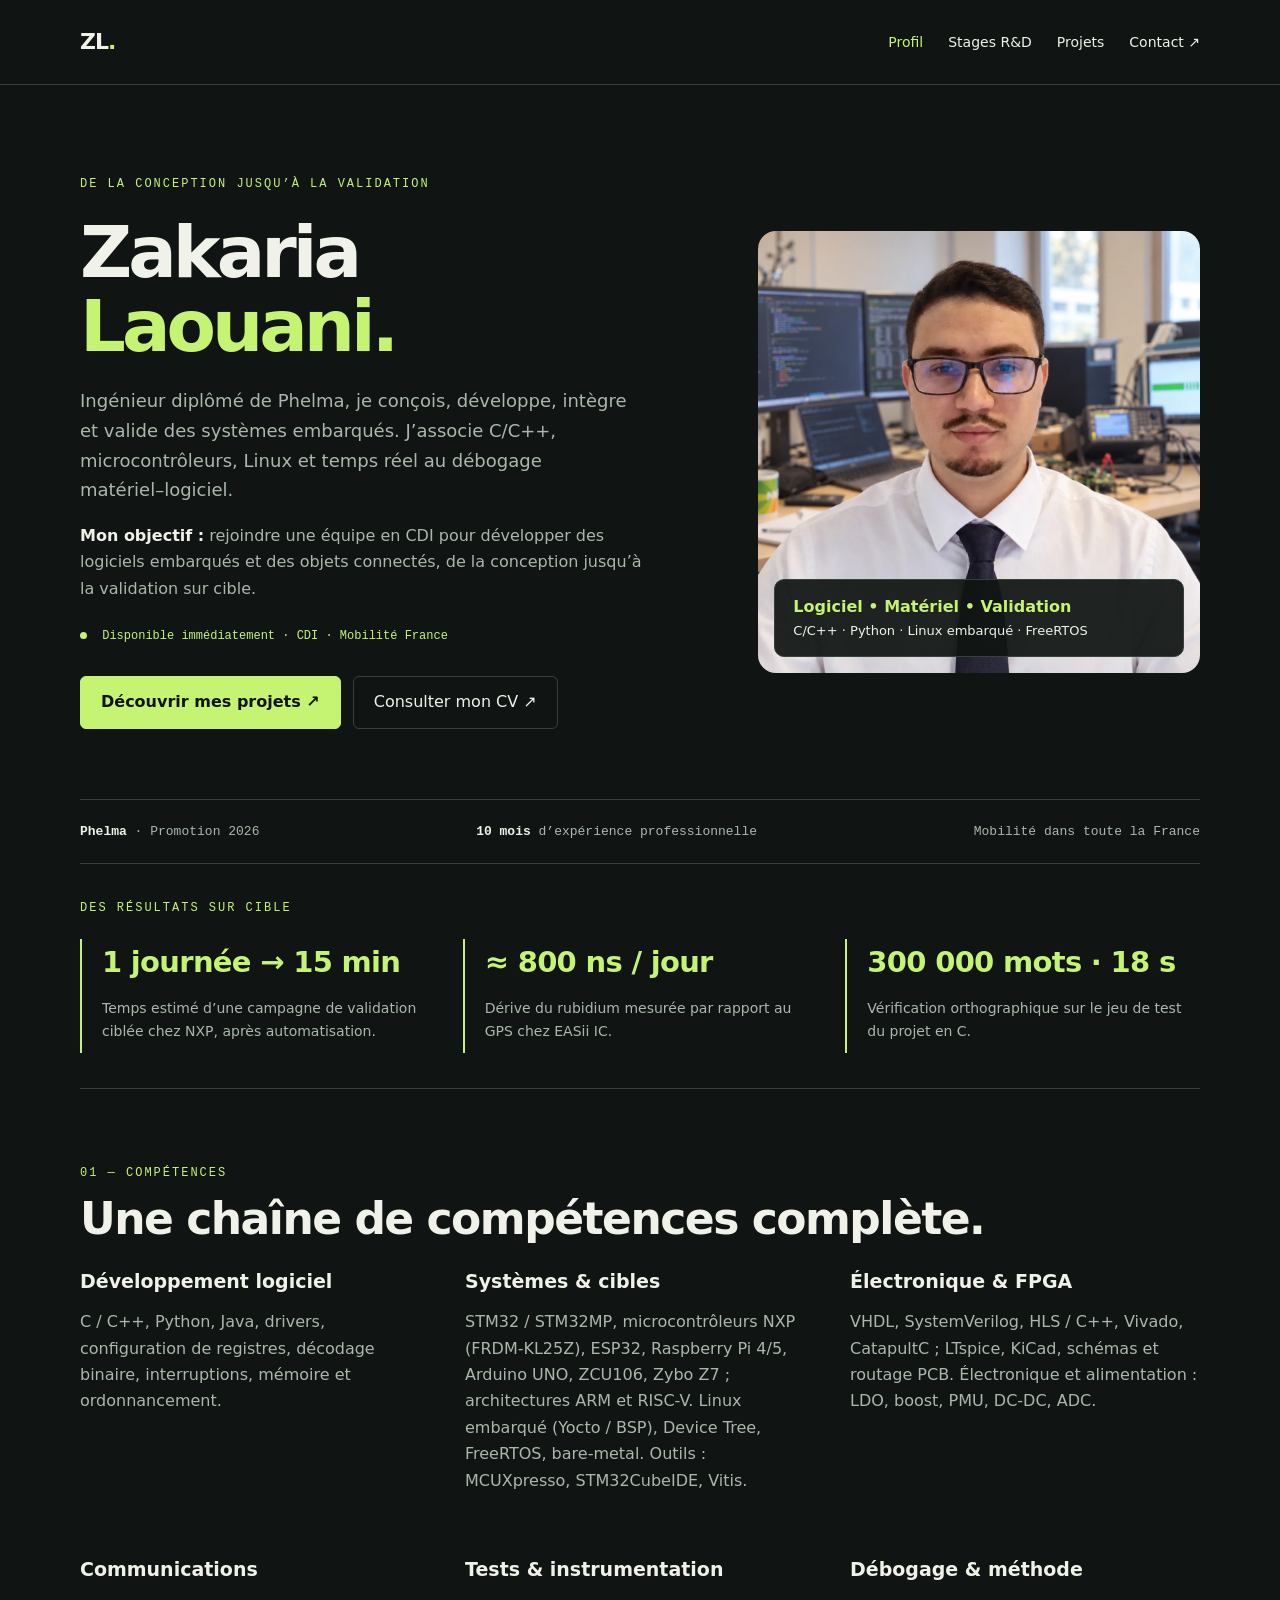
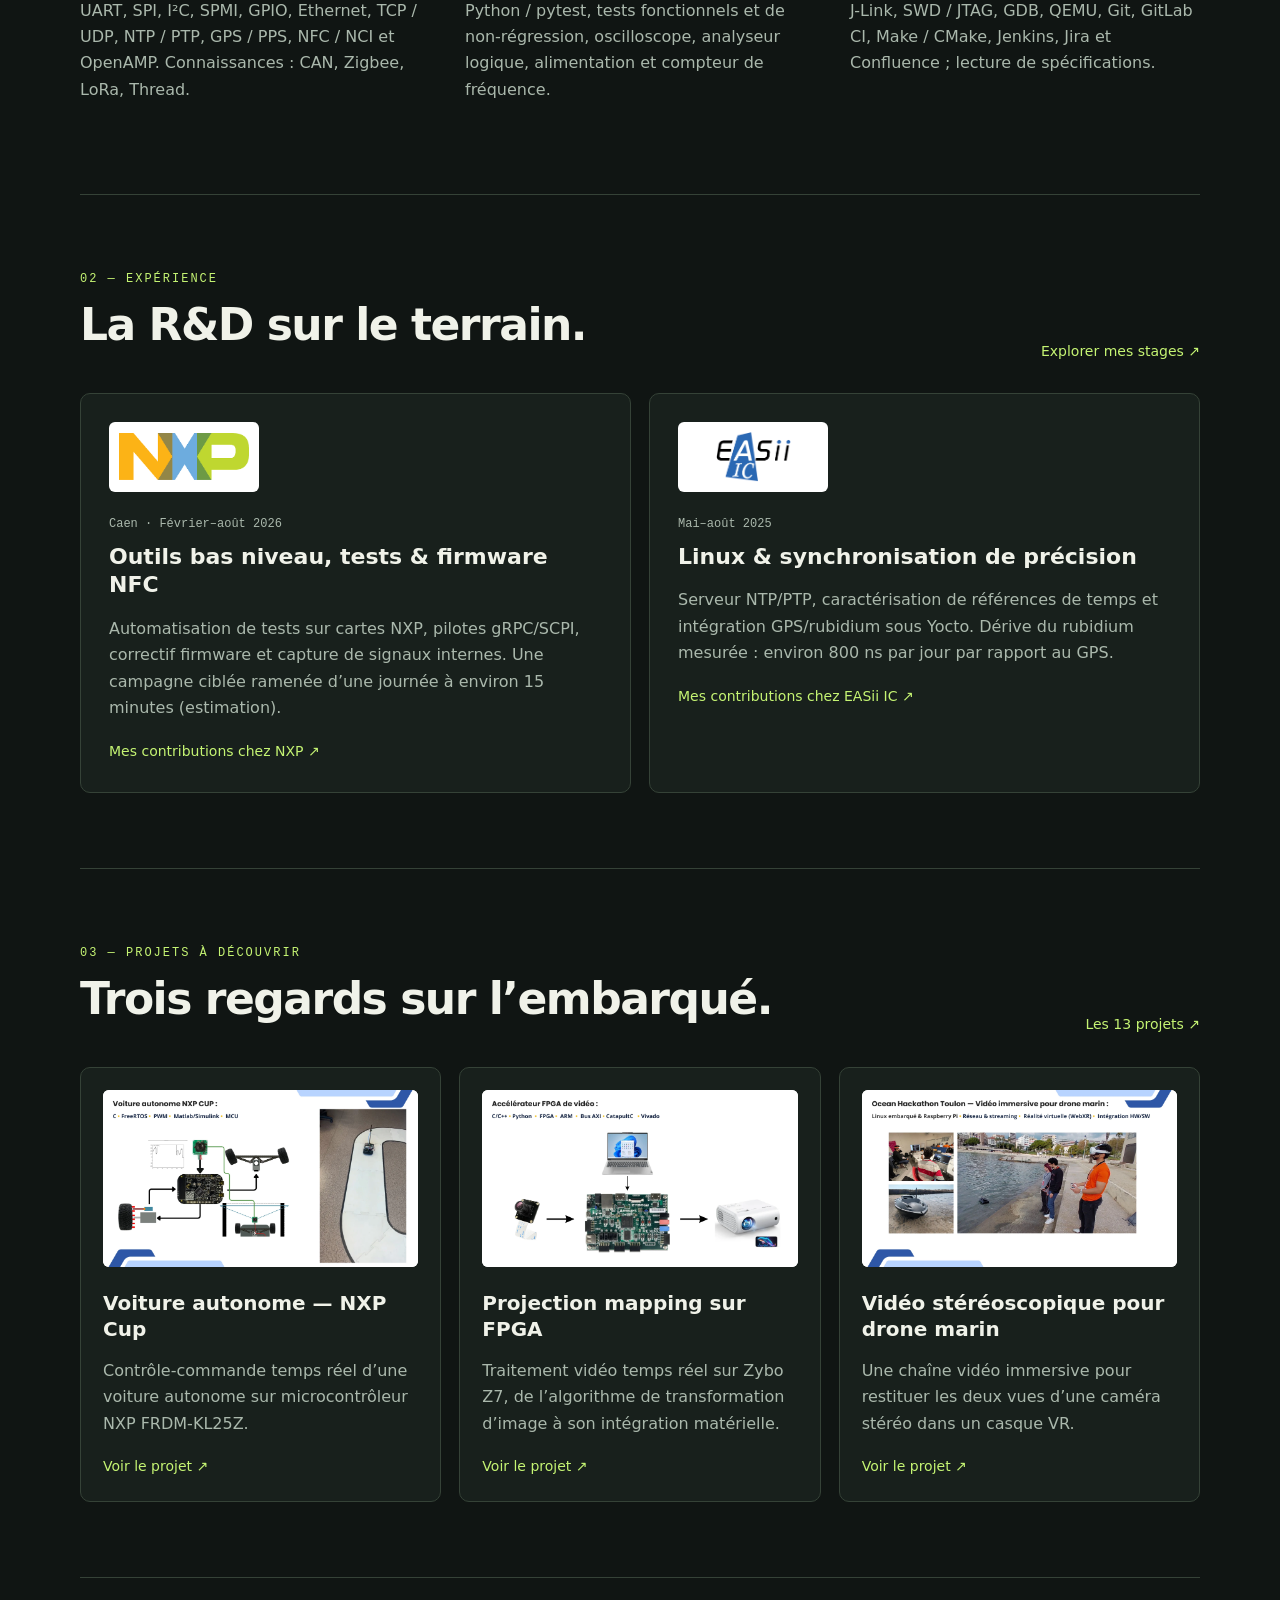
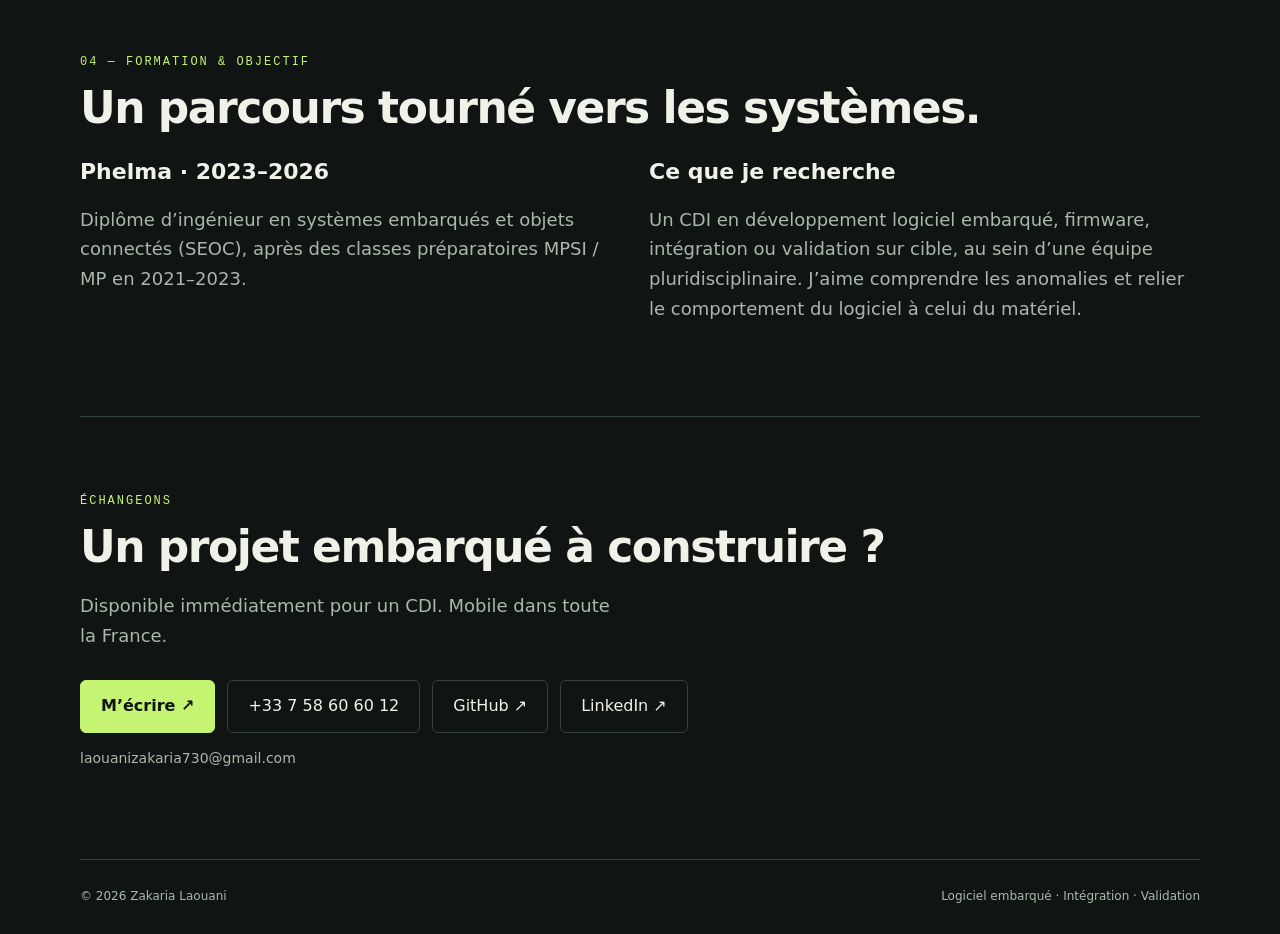
==== commit 9c2f0c04: "add new portfolio" ====
--- a/index.html
+++ b/index.html
@@ -1,2 +1,2 @@
-<!doctype html><html lang="fr"><head><meta charset="utf-8"><meta name="viewport" content="width=device-width, initial-scale=1"><meta name="description" content="Zakaria Laouani, ingénieur systèmes embarqués : C/C++, Linux, FreeRTOS, intégration et validation sur cible."><title>Portfolio — Zakaria Laouani</title><link rel="stylesheet" href="./styles.css"><script src="./script.js" defer></script></head><body><a class="skip" href="#main">Aller au contenu</a><header><nav class="wrap" aria-label="Navigation principale"><a class="logo" href="./index.html">ZL<span>.</span></a><div class="links"><a href="./index.html" aria-current="page">Profil</a><a href="./experiences.html">Stages R&D</a><a href="./projets.html">Projets</a><a href="#contact">Contact ↗</a></div></nav></header><main id="main" class="wrap"><div class="hero"><div><div class="eyebrow">Ingénieur développement C/C++ embarqué</div><h1>Zakaria<br><em>Laouani.</em></h1><p class="lead">Du logiciel à la cible : je développe, intègre et teste des systèmes embarqués. Diplômé de Grenoble INP – Phelma, j’associe C/C++, Linux et temps réel au débogage matériel–logiciel.</p><div class="availability"><span></span> Disponible immédiatement · CDI · Mobilité France</div><div class="actions"><a class="btn primary" href="./projets.html">Découvrir mes projets ↗</a><a class="btn" href="./assets/cv-zakaria-laouani.pdf" target="_blank" rel="noopener">Consulter mon CV ↗</a></div></div><figure class="portrait"><img src="./assets/portrait.webp" alt="Zakaria Laouani dans un laboratoire électronique" width="1254" height="1254" fetchpriority="high"><figcaption><strong>Logiciel • Matériel • Validation</strong>C/C++ · Python · Linux embarqué · FreeRTOS</figcaption></figure></div><div class="strip"><span><strong>Grenoble INP – Phelma</strong> · Promotion 2026</span><span><strong>10 mois</strong> de stages R&D</span><span>Grenoble · France</span></div>
-<section id="competences"><div class="eyebrow">01 — Compétences</div><h2>Une chaîne de compétences complète.</h2><div class="skills skill-grid"><div><h3>Développement logiciel</h3><p>C / C++, Python, Bash, Java, programmation orientée objet, drivers, registres et décodage binaire.</p></div><div><h3>Systèmes &amp; cibles</h3><p>Linux embarqué, Yocto / BSP, Device Tree, systemd, FreeRTOS, bare-metal ; STM32MP, ZCU106, FRDM-KL25Z, RISC-V.</p></div><div><h3>Électronique &amp; FPGA</h3><p>VHDL, HLS / C++, Vivado, CatapultC ; LTspice, KiCad, schémas, routage PCB et validation.</p></div><div><h3>Communications</h3><p>UART, SPI, I²C, GPIO, Ethernet, TCP / UDP, NTP / PTP, GPS / PPS, NFC / NCI et OpenAMP. CAN : connaissances.</p></div><div><h3>Tests &amp; instrumentation</h3><p>Python / pytest, tests fonctionnels et de non-régression, oscilloscope, analyseur logique, alimentation et compteur de fréquence.</p></div><div><h3>Débogage &amp; méthode</h3><p>J-Link, SWD / JTAG, GDB, QEMU, Git, GitLab CI, Make / CMake, Jenkins, Jira et Confluence ; lecture de spécifications.</p></div></div></section><section><div class="section-top"><div><div class="eyebrow">02 — Expérience</div><h2>La R&D sur le terrain.</h2></div><a class="text-link" href="./experiences.html">Explorer mes stages ↗</a></div><div class="grid"><article class="card"><img class="company-logo" src="./assets/logo-nxp.png" alt="NXP Semiconductors"><p class="number">Caen · Février–août 2026</p><h3>Outils bas niveau & firmware NFC</h3><p>Automatisation de tests, configuration de blocs matériels, capture de signaux internes et débogage firmware.</p><a class="text-link" href="./experiences.html#nxp">Mes contributions chez NXP ↗</a></article><article class="card"><img class="company-logo" src="./assets/logo-easii.png" alt="EASii IC"><p class="number">Grenoble · Mai–août 2025</p><h3>Linux & synchronisation de précision</h3><p>Serveur NTP/PTP, caractérisation de références de temps et intégration GPS/rubidium sous Yocto.</p><a class="text-link" href="./experiences.html#easii">Mes contributions chez EASii IC ↗</a></article></div></section><section><div class="section-top"><div><div class="eyebrow">03 — Projets à découvrir</div><h2>Trois regards sur l’embarqué.</h2></div><a class="text-link" href="./projets.html">Les 13 projets ↗</a></div><div class="featured-grid"><article class="card"><a class="project-image" href="./assets/slide-09.webp" data-lightbox aria-label="Agrandir : Voiture autonome — NXP Cup"><img src="./assets/slide-09.webp" alt="Voiture autonome — NXP Cup" loading="lazy"></a><h3>Voiture autonome — NXP Cup</h3><p>Contrôle-commande temps réel d’une voiture autonome sur microcontrôleur NXP FRDM-KL25Z.</p><a class="text-link" href="./projets.html#nxp-cup">Voir le projet ↗</a></article><article class="card"><a class="project-image" href="./assets/slide-10.webp" data-lightbox aria-label="Agrandir : Projection mapping sur FPGA"><img src="./assets/slide-10.webp" alt="Projection mapping sur FPGA" loading="lazy"></a><h3>Projection mapping sur FPGA</h3><p>Traitement vidéo temps réel sur Zybo Z7, de l’algorithme de transformation d’image à son intégration matérielle.</p><a class="text-link" href="./projets.html#projection">Voir le projet ↗</a></article><article class="card"><a class="project-image" href="./assets/slide-08.webp" data-lightbox aria-label="Agrandir : Vidéo stéréoscopique pour drone marin"><img src="./assets/slide-08.webp" alt="Vidéo stéréoscopique pour drone marin" loading="lazy"></a><h3>Vidéo stéréoscopique pour drone marin</h3><p>Une chaîne vidéo immersive pour restituer les deux vues d’une caméra stéréo dans un casque VR.</p><a class="text-link" href="./projets.html#ocean">Voir le projet ↗</a></article></div></section><section><div class="eyebrow">04 — Formation & objectif</div><h2>Un parcours tourné vers les systèmes.</h2><div class="grid"><div><h3>Grenoble INP – Phelma · 2023–2026</h3><p class="lead">Diplôme d’ingénieur en systèmes embarqués et objets connectés (SEOC), après des classes préparatoires MPSI / MP en 2021–2023.</p></div><div><h3>Ce que je recherche</h3><p class="lead">Un CDI en développement logiciel embarqué, firmware, intégration ou validation sur cible, au sein d’une équipe pluridisciplinaire. J’aime comprendre les anomalies et relier le comportement du logiciel à celui du matériel.</p></div></div></section><section id="contact"><div class="eyebrow">Échangeons</div><h2>Un projet embarqué à construire ?</h2><p class="lead">Disponible immédiatement pour un CDI. Basé à Grenoble, mobile en France.</p><div class="actions"><a class="btn primary" href="mailto:laouanizakaria730@gmail.com">M’écrire ↗</a><a class="btn" href="tel:+33758606012">+33 7 58 60 60 12</a><a class="btn" href="https://github.com/zakaria-laouani" target="_blank" rel="noopener noreferrer">GitHub ↗</a><a class="btn" href="https://www.linkedin.com/in/zakaria-laouani-aa63ab289/" target="_blank" rel="noopener noreferrer">LinkedIn ↗</a></div><p class="note"><a href="mailto:laouanizakaria730@gmail.com">laouanizakaria730@gmail.com</a></p></section></main><footer class="wrap"><span>© <span id="year">2026</span> Zakaria Laouani</span><span>Logiciel embarqué · Intégration · Validation</span></footer><dialog id="image-dialog" aria-label="Visuel agrandi"><button type="button" id="close-dialog">Fermer ×</button><img id="dialog-image" alt=""><p id="dialog-caption"></p></dialog></body></html>+<!doctype html><html lang="fr"><head><meta charset="utf-8"><meta name="viewport" content="width=device-width, initial-scale=1"><meta name="description" content="Zakaria Laouani, ingénieur systèmes embarqués : C/C++, Linux, FreeRTOS, intégration et validation sur cible."><title>Portfolio — Zakaria Laouani</title><link rel="stylesheet" href="./styles.css"><script src="./script.js" defer></script></head><body><a class="skip" href="#main">Aller au contenu</a><header><nav class="wrap" aria-label="Navigation principale"><a class="logo" href="./index.html">ZL<span>.</span></a><div class="links"><a href="./index.html" aria-current="page">Profil</a><a href="./experiences.html">Stages R&D</a><a href="./projets.html">Projets</a><a href="#contact">Contact ↗</a></div></nav></header><main id="main" class="wrap"><div class="hero"><div><div class="eyebrow">De la conception jusqu’à la validation</div><h1>Zakaria<br><em>Laouani.</em></h1><p class="lead">Ingénieur diplômé de Phelma, je conçois, développe, intègre et valide des systèmes embarqués. J’associe C/C++, microcontrôleurs, Linux et temps réel au débogage matériel–logiciel.</p><p class="hero-objective"><strong>Mon objectif :</strong> rejoindre une équipe en CDI pour développer des logiciels embarqués et des objets connectés, de la conception jusqu’à la validation sur cible.</p><div class="availability"><span></span> Disponible immédiatement · CDI · Mobilité France</div><div class="actions"><a class="btn primary" href="./projets.html">Découvrir mes projets ↗</a><a class="btn" href="./assets/cv-zakaria-laouani.pdf" target="_blank" rel="noopener">Consulter mon CV ↗</a></div></div><figure class="portrait"><img src="./assets/portrait.webp" alt="Zakaria Laouani dans un laboratoire électronique" width="1254" height="1254" fetchpriority="high"><figcaption><strong>Logiciel • Matériel • Validation</strong>C/C++ · Python · Linux embarqué · FreeRTOS</figcaption></figure></div><div class="strip"><span><strong>Phelma</strong> · Promotion 2026</span><span><strong>10 mois</strong> d’expérience professionnelle</span><span>Mobilité dans toute la France</span></div>
+<section class="impact" aria-label="Quelques résultats"><div class="eyebrow">Des résultats sur cible</div><div class="impact-grid"><article><strong>1 journée → 15 min</strong><p>Temps estimé d’une campagne de validation ciblée chez NXP, après automatisation.</p></article><article><strong>≈ 800 ns / jour</strong><p>Dérive du rubidium mesurée par rapport au GPS chez EASii IC.</p></article><article><strong>300 000 mots · 18 s</strong><p>Vérification orthographique sur le jeu de test du projet en C.</p></article></div></section><section id="competences"><div class="eyebrow">01 — Compétences</div><h2>Une chaîne de compétences complète.</h2><div class="skills skill-grid"><div><h3>Développement logiciel</h3><p>C / C++, Python, Java, drivers, configuration de registres, décodage binaire, interruptions, mémoire et ordonnancement.</p></div><div><h3>Systèmes &amp; cibles</h3><p>STM32 / STM32MP, microcontrôleurs NXP (FRDM-KL25Z), ESP32, Raspberry Pi 4/5, Arduino UNO, ZCU106, Zybo Z7 ; architectures ARM et RISC-V. Linux embarqué (Yocto / BSP), Device Tree, FreeRTOS, bare-metal. Outils : MCUXpresso, STM32CubeIDE, Vitis.</p></div><div><h3>Électronique &amp; FPGA</h3><p>VHDL, SystemVerilog, HLS / C++, Vivado, CatapultC ; LTspice, KiCad, schémas et routage PCB. Électronique et alimentation : LDO, boost, PMU, DC-DC, ADC.</p></div><div><h3>Communications</h3><p>UART, SPI, I²C, SPMI, GPIO, Ethernet, TCP / UDP, NTP / PTP, GPS / PPS, NFC / NCI et OpenAMP. Connaissances : CAN, Zigbee, LoRa, Thread.</p></div><div><h3>Tests &amp; instrumentation</h3><p>Python / pytest, tests fonctionnels et de non-régression, oscilloscope, analyseur logique, alimentation et compteur de fréquence.</p></div><div><h3>Débogage &amp; méthode</h3><p>J-Link, SWD / JTAG, GDB, QEMU, Git, GitLab CI, Make / CMake, Jenkins, Jira et Confluence ; lecture de spécifications.</p></div></div></section><section><div class="section-top"><div><div class="eyebrow">02 — Expérience</div><h2>La R&D sur le terrain.</h2></div><a class="text-link" href="./experiences.html">Explorer mes stages ↗</a></div><div class="grid"><article class="card"><img class="company-logo" src="./assets/logo-nxp.png" alt="NXP Semiconductors"><p class="number">Caen · Février–août 2026</p><h3>Outils bas niveau, tests & firmware NFC</h3><p>Automatisation de tests sur cartes NXP, pilotes gRPC/SCPI, correctif firmware et capture de signaux internes. Une campagne ciblée ramenée d’une journée à environ 15 minutes (estimation).</p><a class="text-link" href="./experiences.html#nxp">Mes contributions chez NXP ↗</a></article><article class="card"><img class="company-logo" src="./assets/logo-easii.png" alt="EASii IC"><p class="number">Mai–août 2025</p><h3>Linux & synchronisation de précision</h3><p>Serveur NTP/PTP, caractérisation de références de temps et intégration GPS/rubidium sous Yocto. Dérive du rubidium mesurée : environ 800 ns par jour par rapport au GPS.</p><a class="text-link" href="./experiences.html#easii">Mes contributions chez EASii IC ↗</a></article></div></section><section><div class="section-top"><div><div class="eyebrow">03 — Projets à découvrir</div><h2>Trois regards sur l’embarqué.</h2></div><a class="text-link" href="./projets.html">Les 13 projets ↗</a></div><div class="featured-grid"><article class="card"><a class="project-image" href="./assets/slide-09.webp" data-lightbox aria-label="Agrandir : Voiture autonome — NXP Cup"><img src="./assets/slide-09.webp" alt="Voiture autonome — NXP Cup" loading="lazy"></a><h3>Voiture autonome — NXP Cup</h3><p>Contrôle-commande temps réel d’une voiture autonome sur microcontrôleur NXP FRDM-KL25Z.</p><a class="text-link" href="./projets.html#nxp-cup">Voir le projet ↗</a></article><article class="card"><a class="project-image" href="./assets/slide-10.webp" data-lightbox aria-label="Agrandir : Projection mapping sur FPGA"><img src="./assets/slide-10.webp" alt="Projection mapping sur FPGA" loading="lazy"></a><h3>Projection mapping sur FPGA</h3><p>Traitement vidéo temps réel sur Zybo Z7, de l’algorithme de transformation d’image à son intégration matérielle.</p><a class="text-link" href="./projets.html#projection">Voir le projet ↗</a></article><article class="card"><a class="project-image" href="./assets/slide-08.webp" data-lightbox aria-label="Agrandir : Vidéo stéréoscopique pour drone marin"><img src="./assets/slide-08.webp" alt="Vidéo stéréoscopique pour drone marin" loading="lazy"></a><h3>Vidéo stéréoscopique pour drone marin</h3><p>Une chaîne vidéo immersive pour restituer les deux vues d’une caméra stéréo dans un casque VR.</p><a class="text-link" href="./projets.html#ocean">Voir le projet ↗</a></article></div></section><section><div class="eyebrow">04 — Formation & objectif</div><h2>Un parcours tourné vers les systèmes.</h2><div class="grid"><div><h3>Phelma · 2023–2026</h3><p class="lead">Diplôme d’ingénieur en systèmes embarqués et objets connectés (SEOC), après des classes préparatoires MPSI / MP en 2021–2023.</p></div><div><h3>Ce que je recherche</h3><p class="lead">Un CDI en développement logiciel embarqué, firmware, intégration ou validation sur cible, au sein d’une équipe pluridisciplinaire. J’aime comprendre les anomalies et relier le comportement du logiciel à celui du matériel.</p></div></div></section><section id="contact"><div class="eyebrow">Échangeons</div><h2>Un projet embarqué à construire ?</h2><p class="lead">Disponible immédiatement pour un CDI. Mobile dans toute la France.</p><div class="actions"><a class="btn primary" href="mailto:laouanizakaria730@gmail.com">M’écrire ↗</a><a class="btn" href="tel:+33758606012">+33 7 58 60 60 12</a><a class="btn" href="https://github.com/zakaria-laouani" target="_blank" rel="noopener noreferrer">GitHub ↗</a><a class="btn" href="https://www.linkedin.com/in/zakaria-laouani-aa63ab289/" target="_blank" rel="noopener noreferrer">LinkedIn ↗</a></div><p class="note"><a href="mailto:laouanizakaria730@gmail.com">laouanizakaria730@gmail.com</a></p></section></main><footer class="wrap"><span>© <span id="year">2026</span> Zakaria Laouani</span><span>Logiciel embarqué · Intégration · Validation</span></footer><dialog id="image-dialog" aria-label="Visuel agrandi"><button type="button" id="close-dialog">Fermer ×</button><img id="dialog-image" alt=""><p id="dialog-caption"></p></dialog></body></html>
--- a/styles.css
+++ b/styles.css
@@ -5,3 +5,5 @@
 /* Portfolio multi-pages */
 nav a[aria-current="page"]{color:var(--accent)}.availability{font:12px/1.7 monospace;color:var(--accent);margin:24px 0}.availability span{display:inline-block;width:7px;height:7px;border-radius:50%;background:var(--accent);margin-right:8px}.skill-grid{grid-template-columns:repeat(3,minmax(0,1fr));gap:35px}.skill-grid h3{font-size:19px}.featured-grid{display:grid;grid-template-columns:repeat(3,minmax(0,1fr));gap:18px}.featured-grid .card{padding:22px}.featured-grid h3{font-size:20px}.text-link{color:var(--accent);font-size:14px}.company-logo{display:block;width:150px;height:70px;object-fit:contain;background:#fff;border-radius:6px;padding:10px;margin-bottom:25px}.page-intro{padding:75px 0 45px}.page-intro h1{font-size:clamp(42px,6vw,72px);line-height:1.08;letter-spacing:-2px;margin:22px 0}.page-intro h1 em{font-style:normal;color:var(--accent)}.page-intro .lead{max-width:740px}.page-intro .filters{margin-top:30px}.project-group{padding-top:40px}.project-group h2{margin-bottom:30px}.project-card{scroll-margin-top:30px}.project-card h4{font-size:14px;color:var(--text);margin:22px 0 10px}.contributions{padding-left:19px;color:var(--muted);font-size:15px}.contributions li{margin:0 0 12px}.technologies{font-size:14px;margin:12px 0}.technologies>div{padding:11px 0;border-bottom:1px solid var(--line)}.technologies dt{color:var(--accent);font-size:12px;margin-bottom:5px}.technologies dd{margin:0;color:var(--muted)}.secondary-media,.video-block{margin:25px 0 0}.secondary-media img{width:100%;height:auto;border-radius:6px}.video-block video{display:block;width:100%;max-height:460px;background:black;border-radius:6px}.secondary-media figcaption,.video-block figcaption{font-size:12px;color:var(--muted);margin-top:10px}.stage-heading{display:flex;gap:30px;align-items:center}.stage-heading .company-logo{flex-shrink:0;margin:0}.stage-layout{display:grid;grid-template-columns:1.2fr 1fr;gap:60px;margin-top:35px}.stage-layout p{color:var(--muted)}.contribution{padding-bottom:12px}.contribution h4{font-size:17px;margin-bottom:8px}.contribution p{margin:0}.stage .lead{max-width:850px}.learning{border-left:2px solid var(--accent);padding-left:18px;font-size:14px;margin-top:28px}.stage .chart{max-width:950px;margin:35px auto 0}.project-image img{height:auto}details[open] summary{margin-bottom:20px}a:hover{color:var(--accent)}.btn.primary:hover{color:var(--bg);background:#d7ff95}@media(max-width:900px){.featured-grid{grid-template-columns:1fr}.featured-grid .project-image{max-width:550px}.skill-grid{grid-template-columns:1fr 1fr}}@media(max-width:760px){.skill-grid,.stage-layout{grid-template-columns:1fr}.stage-layout{gap:25px}.stage-heading{align-items:flex-start;flex-direction:column;gap:18px}.page-intro{padding-top:45px}.page-intro h1{letter-spacing:-1.5px}.links{font-size:12px!important}.hero .lead{font-size:17px}.project-group h2{font-size:28px}}
 .project-group .grid{align-items:start}
+
+.hero-objective{max-width:570px;color:var(--muted);font-size:16px}.hero-objective strong{color:var(--text)}.impact{padding:35px 0}.impact-grid{display:grid;grid-template-columns:repeat(3,minmax(0,1fr));gap:28px;margin-top:22px}.impact-grid article{border-left:2px solid var(--accent);padding-left:20px}.impact-grid strong{font-size:clamp(20px,2.3vw,29px);color:var(--accent);letter-spacing:-.7px}.impact-grid p{font-size:14px;color:var(--muted);margin:10px 0}.result-callout{display:flex;flex-wrap:wrap;align-items:center;gap:12px 25px;background:var(--panel);border:1px solid var(--line);border-radius:8px;padding:22px;margin-top:25px}.result-callout strong{font-size:26px;color:var(--accent)}.result-callout span{color:var(--muted);font-size:14px}.stage-heading h2{font-size:clamp(28px,3vw,40px)}@media(max-width:760px){.impact-grid{grid-template-columns:1fr}.hero{padding-top:40px}.hero h1{font-size:48px}}
